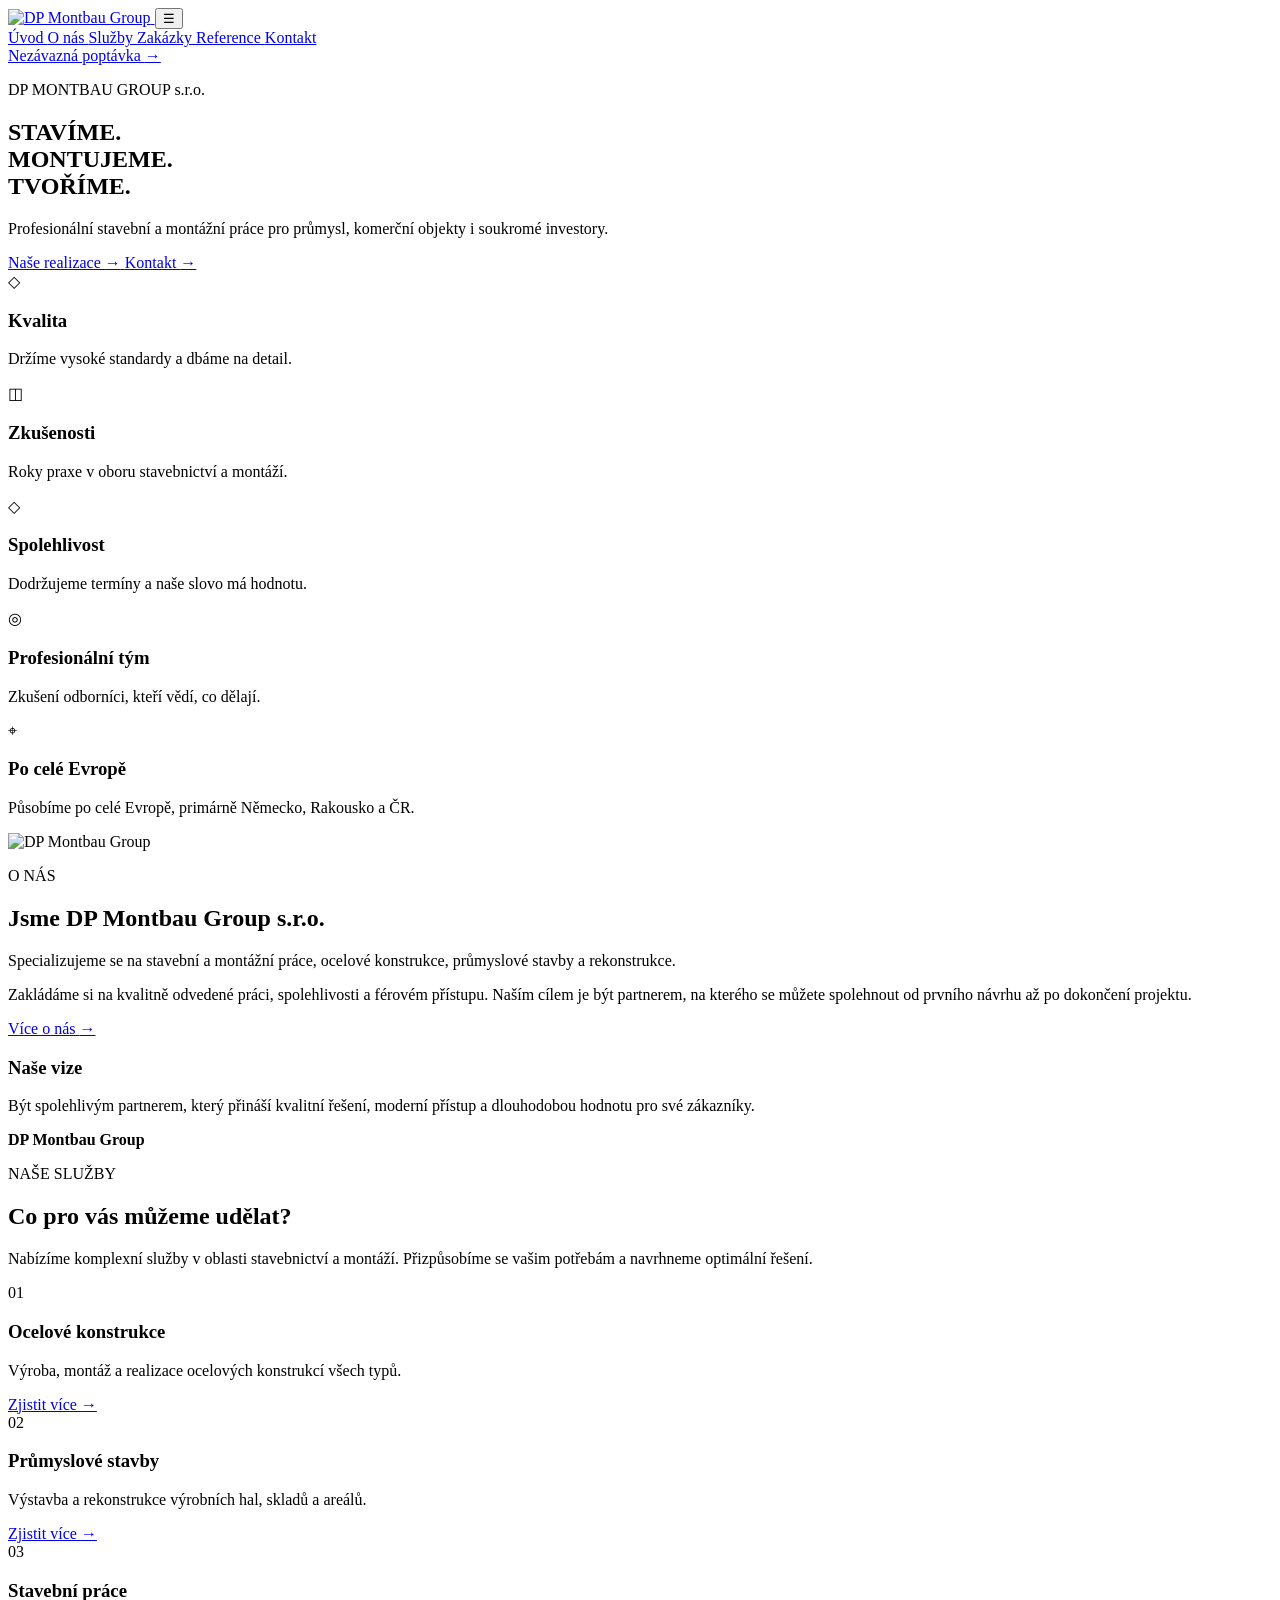
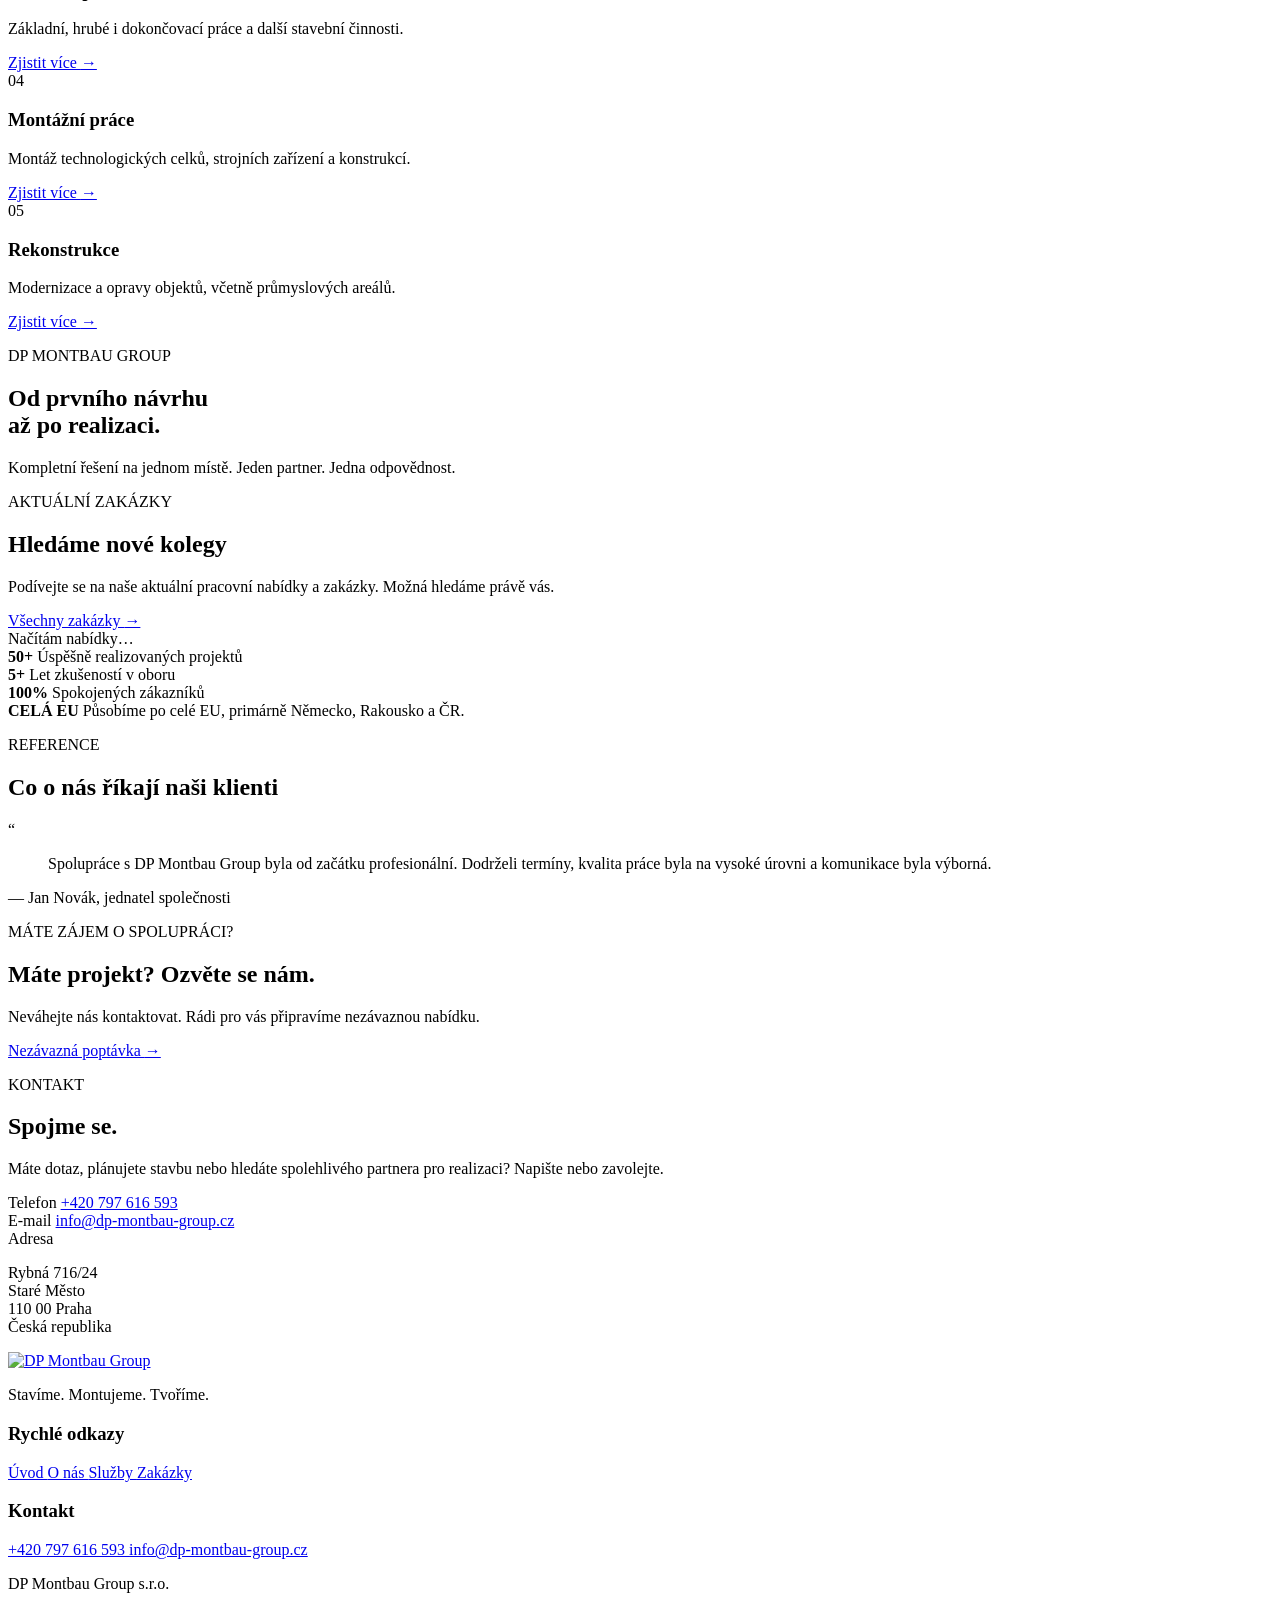
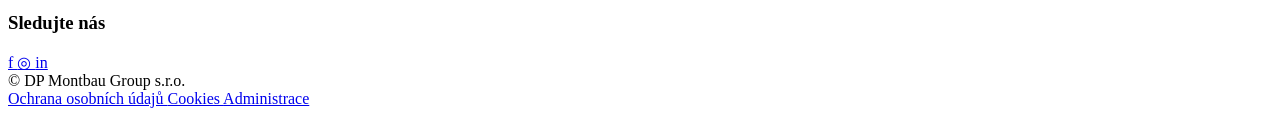
==== index.html @ 7d18a4d5 "Add script tag for translations.js" ====
<!doctype html>
<html lang="cs">
<script src="js/translations.js"></script>
<head>
    <meta charset="utf-8">

    <meta
        name="viewport"
        content="width=device-width, initial-scale=1"
    >

    <meta
        name="description"
        content="DP Montbau Group s.r.o. – stavební a montážní práce, ocelové konstrukce, průmyslové stavby a rekonstrukce."
    >

    <link rel="icon" href="ChatGPT Image 10. 9. 2026 23_44_07.png">
    <link rel="stylesheet" href="css/style.css">

    <title>DP Montbau Group s.r.o. | Stavíme. Montujeme. Tvoříme.</title>
</head>


<body>

<!-- ==================================================
     HEADER
================================================== -->

<header class="site-header">

    <div class="container header-inner">

        <a class="logo" href="index.html">
        <img src="images/logo-white.png" alt="DP Montbau Group">
        </a>


        <button
            class="nav-toggle"
            aria-label="Otevřít menu"
            aria-expanded="false"
        >
            ☰
        </button>


        <nav class="nav">

            <a class="active" href="index.html">
                Úvod
            </a>

            <a href="#o-nas">
                O nás
            </a>

            <a href="#sluzby">
                Služby
            </a>

            <a href="projekty.html">
                Zakázky
            </a>

            <a href="#reference">
                Reference
            </a>

            <a href="#kontakt">
                Kontakt
            </a>

        </nav>


        <a
            class="header-cta"
            href="#kontakt"
        >
            Nezávazná poptávka
            <span>→</span>
        </a>

    </div>

</header>



<main>

<!-- ==================================================
     HERO
================================================== -->

<section class="hero">

    <div class="hero-overlay"></div>

    <div class="container hero-content">

        <p class="eyebrow">
            DP MONTBAU GROUP s.r.o.
        </p>


        <h1>
            STAVÍME.<br>
            MONTUJEME.<br>
            <span>TVOŘÍME.</span>
        </h1>


        <p class="hero-text">
            Profesionální stavební a montážní práce
            pro průmysl, komerční objekty
            i soukromé investory.
        </p>


        <div class="hero-buttons">

            <a
                class="btn btn-red"
                href="projekty.html"
            >
                Naše realizace
                <span>→</span>
            </a>


            <a
                class="btn btn-outline"
                href="#kontakt"
            >
                Kontakt
                <span>→</span>
            </a>

        </div>

    </div>

</section>



<!-- ==================================================
     BENEFITS
================================================== -->

<section class="benefits">

    <div class="container benefits-grid">


        <article class="benefit">

            <div class="benefit-icon">
                ◇
            </div>

            <h3>
                Kvalita
            </h3>

            <p>
                Držíme vysoké standardy
                a dbáme na detail.
            </p>

        </article>


        <article class="benefit">

            <div class="benefit-icon">
                ◫
            </div>

            <h3>
                Zkušenosti
            </h3>

            <p>
                Roky praxe v oboru
                stavebnictví a montáží.
            </p>

        </article>


        <article class="benefit">

            <div class="benefit-icon">
                ◇
            </div>

            <h3>
                Spolehlivost
            </h3>

            <p>
                Dodržujeme termíny
                a naše slovo má hodnotu.
            </p>

        </article>


        <article class="benefit">

            <div class="benefit-icon">
                ◎
            </div>

            <h3>
                Profesionální tým
            </h3>

            <p>
                Zkušení odborníci,
                kteří vědí, co dělají.
            </p>

        </article>


        <article class="benefit">

            <div class="benefit-icon">
                ⌖
            </div>

            <h3>
                Po celé Evropě
            </h3>

            <p>
                Působíme po celé Evropě, primárně
                Německo, Rakousko a ČR.
            </p>

        </article>

    </div>

</section>



<!-- ==================================================
     O NÁS
================================================== -->

<section
    id="o-nas"
    class="section about-section"
>

    <div class="container about-grid">


       <div class="about-image">
    <div class="image-placeholder">
        <img src="images/logo-original-transparent.png" alt="DP Montbau Group">
    </div>
</div>


        <div class="about-content">

            <p class="eyebrow">
                O NÁS
            </p>


            <h2>
                Jsme DP Montbau Group s.r.o.
            </h2>


            <p class="lead">
                Specializujeme se na stavební
                a montážní práce, ocelové konstrukce,
                průmyslové stavby a rekonstrukce.
            </p>


            <p>
                Zakládáme si na kvalitně odvedené práci,
                spolehlivosti a férovém přístupu.
                Naším cílem je být partnerem,
                na kterého se můžete spolehnout
                od prvního návrhu až po dokončení projektu.
            </p>


            <a
                class="text-link"
                href="#kontakt"
            >
                Více o nás
                <span>→</span>
            </a>

        </div>


        <aside class="about-highlight">

            <span class="gold-line"></span>

            <h3>
                Naše vize
            </h3>

            <p>
                Být spolehlivým partnerem,
                který přináší kvalitní řešení,
                moderní přístup a dlouhodobou
                hodnotu pro své zákazníky.
            </p>

            <strong>
                DP Montbau Group
            </strong>

        </aside>

    </div>

</section>



<!-- ==================================================
     SLUŽBY
================================================== -->

<section
    id="sluzby"
    class="section services-section"
>

    <div class="container">


        <div class="section-heading">

            <div>

                <p class="eyebrow">
                    NAŠE SLUŽBY
                </p>

                <h2>
                    Co pro vás můžeme udělat?
                </h2>

            </div>


            <p>
                Nabízíme komplexní služby v oblasti
                stavebnictví a montáží.
                Přizpůsobíme se vašim potřebám
                a navrhneme optimální řešení.
            </p>

        </div>



        <div class="service-grid">


            <article class="service-card">

                <div class="service-image service-image-1"></div>

                <div class="service-card-content">

                    <span class="service-number">
                        01
                    </span>

                    <h3>
                        Ocelové konstrukce
                    </h3>

                    <p>
                        Výroba, montáž a realizace
                        ocelových konstrukcí všech typů.
                    </p>

                    <a href="#kontakt">
                        Zjistit více
                        <span>→</span>
                    </a>

                </div>

            </article>



            <article class="service-card">

                <div class="service-image service-image-2"></div>

                <div class="service-card-content">

                    <span class="service-number">
                        02
                    </span>

                    <h3>
                        Průmyslové stavby
                    </h3>

                    <p>
                        Výstavba a rekonstrukce
                        výrobních hal, skladů a areálů.
                    </p>

                    <a href="#kontakt">
                        Zjistit více
                        <span>→</span>
                    </a>

                </div>

            </article>



            <article class="service-card">

                <div class="service-image service-image-3"></div>

                <div class="service-card-content">

                    <span class="service-number">
                        03
                    </span>

                    <h3>
                        Stavební práce
                    </h3>

                    <p>
                        Základní, hrubé i dokončovací
                        práce a další stavební činnosti.
                    </p>

                    <a href="#kontakt">
                        Zjistit více
                        <span>→</span>
                    </a>

                </div>

            </article>



            <article class="service-card">

                <div class="service-image service-image-4"></div>

                <div class="service-card-content">

                    <span class="service-number">
                        04
                    </span>

                    <h3>
                        Montážní práce
                    </h3>

                    <p>
                        Montáž technologických celků,
                        strojních zařízení a konstrukcí.
                    </p>

                    <a href="#kontakt">
                        Zjistit více
                        <span>→</span>
                    </a>

                </div>

            </article>



            <article class="service-card">

                <div class="service-image service-image-5"></div>

                <div class="service-card-content">

                    <span class="service-number">
                        05
                    </span>

                    <h3>
                        Rekonstrukce
                    </h3>

                    <p>
                        Modernizace a opravy objektů,
                        včetně průmyslových areálů.
                    </p>

                    <a href="#kontakt">
                        Zjistit více
                        <span>→</span>
                    </a>

                </div>

            </article>


        </div>

    </div>

</section>



<!-- ==================================================
     DARK CTA / USP
================================================== -->

<section class="dark-section">

    <div class="container dark-section-inner">

        <div>

            <p class="eyebrow">
                DP MONTBAU GROUP
            </p>

            <h2>
                Od prvního návrhu<br>
                až po realizaci.
            </h2>

        </div>


        <p>
            Kompletní řešení na jednom místě.
            Jeden partner. Jedna odpovědnost.
        </p>

    </div>

</section>

<!-- ==================================================
     AKTUÁLNÍ ZAKÁZKY
================================================== -->

<section class="section projects-section">

    <div class="container">


        <div class="section-heading">

            <div>

                <p class="eyebrow">
                    AKTUÁLNÍ ZAKÁZKY
                </p>

                <h2>
                    Hledáme nové kolegy
                </h2>

            </div>


            <div>

                <p>
                    Podívejte se na naše aktuální
                    pracovní nabídky a zakázky.
                    Možná hledáme právě vás.
                </p>

                <a
                    class="btn btn-red"
                    href="projekty.html"
                >
                    Všechny zakázky
                    <span>→</span>
                </a>

            </div>

        </div>


        <div
            id="featured-projects"
            class="project-preview-grid"
        >

            <div class="loading">
                Načítám nabídky…
            </div>

        </div>

    </div>

</section>



<!-- ==================================================
     STATISTIKY
================================================== -->

<section class="stats-section">

    <div class="container stats-grid">


        <div class="stat">

            <strong>
                50+
            </strong>

            <span>
                Úspěšně realizovaných
                projektů
            </span>

        </div>


        <div class="stat">

            <strong>
                5+
            </strong>

            <span>
                Let zkušeností
                v oboru
            </span>

        </div>


        <div class="stat">

            <strong>
                100%
            </strong>

            <span>
                Spokojených
                zákazníků
            </span>

        </div>


        <div class="stat">

            <strong>
                CELÁ EU
            </strong>

            <span>
                Působíme po celé
                EU, primárně Německo, Rakousko a ČR.
            </span>

        </div>

    </div>

</section>



<!-- ==================================================
     REFERENCE
================================================== -->

<section
    id="reference"
    class="section reference-section"
>

    <div class="container reference-grid">


        <div>

            <p class="eyebrow">
                REFERENCE
            </p>

            <h2>
                Co o nás říkají
                naši klienti
            </h2>

        </div>


        <div class="reference-content">

            <span class="quote">
                “
            </span>

            <blockquote>
                Spolupráce s DP Montbau Group
                byla od začátku profesionální.
                Dodrželi termíny, kvalita práce
                byla na vysoké úrovni a komunikace
                byla výborná.
            </blockquote>

            <p class="reference-author">
                — Jan Novák, jednatel společnosti
            </p>

        </div>

    </div>

</section>



<!-- ==================================================
     KONTAKT CTA
================================================== -->

<section
    id="kontakt"
    class="contact-cta"
>

    <div class="container contact-cta-inner">


        <div>

            <p class="eyebrow">
                MÁTE ZÁJEM O SPOLUPRÁCI?
            </p>

            <h2>
                Máte projekt?
                Ozvěte se nám.
            </h2>

            <p>
                Neváhejte nás kontaktovat.
                Rádi pro vás připravíme
                nezávaznou nabídku.
            </p>

        </div>


        <a
            class="btn btn-red"
            href="mailto:info@dpmontbau.cz"
        >
            Nezávazná poptávka
            <span>→</span>
        </a>

    </div>

</section>



<!-- ==================================================
     KONTAKT
================================================== -->

<section class="section contact-section">

    <div class="container contact-grid">


        <div>

            <p class="eyebrow">
                KONTAKT
            </p>

            <h2>
                Spojme se.
            </h2>

            <p>
                Máte dotaz, plánujete stavbu
                nebo hledáte spolehlivého
                partnera pro realizaci?
                Napište nebo zavolejte.
            </p>

        </div>


        <div class="contact-details">

            <div>
                <span>
                    Telefon
                </span>

                <a href="tel:+420797616593">
                    +420 797 616 593
                </a>
            </div>


            <div>
                <span>
                    E-mail
                </span>

                <a href="mailto:info@dp-montbau-group.cz">
                    info@dp-montbau-group.cz
                </a>
            </div>


            <div>
                <span>
                    Adresa
                </span>

                <p>
                    Rybná 716/24<br>
                    Staré Město<br>
                    110 00 Praha<br>
                    Česká republika
                </p>
            </div>

        </div>

    </div>

</section>

</main>



<!-- ==================================================
     FOOTER
================================================== -->

<footer class="footer">

    <div class="container footer-grid">


        <div class="footer-brand">

           <a class="logo" href="index.html">
        <img src="images/logo-white.png" alt="DP Montbau Group">
        </a>

            <p>
                Stavíme. Montujeme. Tvoříme.
            </p>

        </div>


        <div class="footer-column">

            <h3>
                Rychlé odkazy
            </h3>

            <a href="index.html">
                Úvod
            </a>

            <a href="#o-nas">
                O nás
            </a>

            <a href="#sluzby">
                Služby
            </a>

            <a href="projekty.html">
                Zakázky
            </a>

        </div>


        <div class="footer-column">

            <h3>
                Kontakt
            </h3>

            <a href="tel:+420797616593">
                +420 797 616 593
            </a>

            <a href="mailto:info@dp-montbau-group.cz">
                info@dp-montbau-group.cz
            </a>

            <p>
                DP Montbau Group s.r.o.
            </p>

        </div>


        <div class="footer-column">

            <h3>
                Sledujte nás
            </h3>

            <div class="social-links">

                <a href="#" aria-label="Facebook">
                    f
                </a>

                <a href="#" aria-label="Instagram">
                    ◎
                </a>

                <a href="#" aria-label="LinkedIn">
                    in
                </a>

            </div>

        </div>

    </div>


    <div class="container footer-bottom">

        <span>
            © <span id="year"></span>
            DP Montbau Group s.r.o.
        </span>

        <div>
            <a href="#">
                Ochrana osobních údajů
            </a>

            <a href="#">
                Cookies
            </a>

            <a href="admin.html">
                Administrace
            </a>
        </div>

    </div>

</footer>


<script src="https://cdn.jsdelivr.net/npm/@supabase/supabase-js@2"></script>
<script src="js/config.js"></script>
<script src="js/main.js"></script>
<script src="js/featured-projects.js"></script>

</body>
</html>
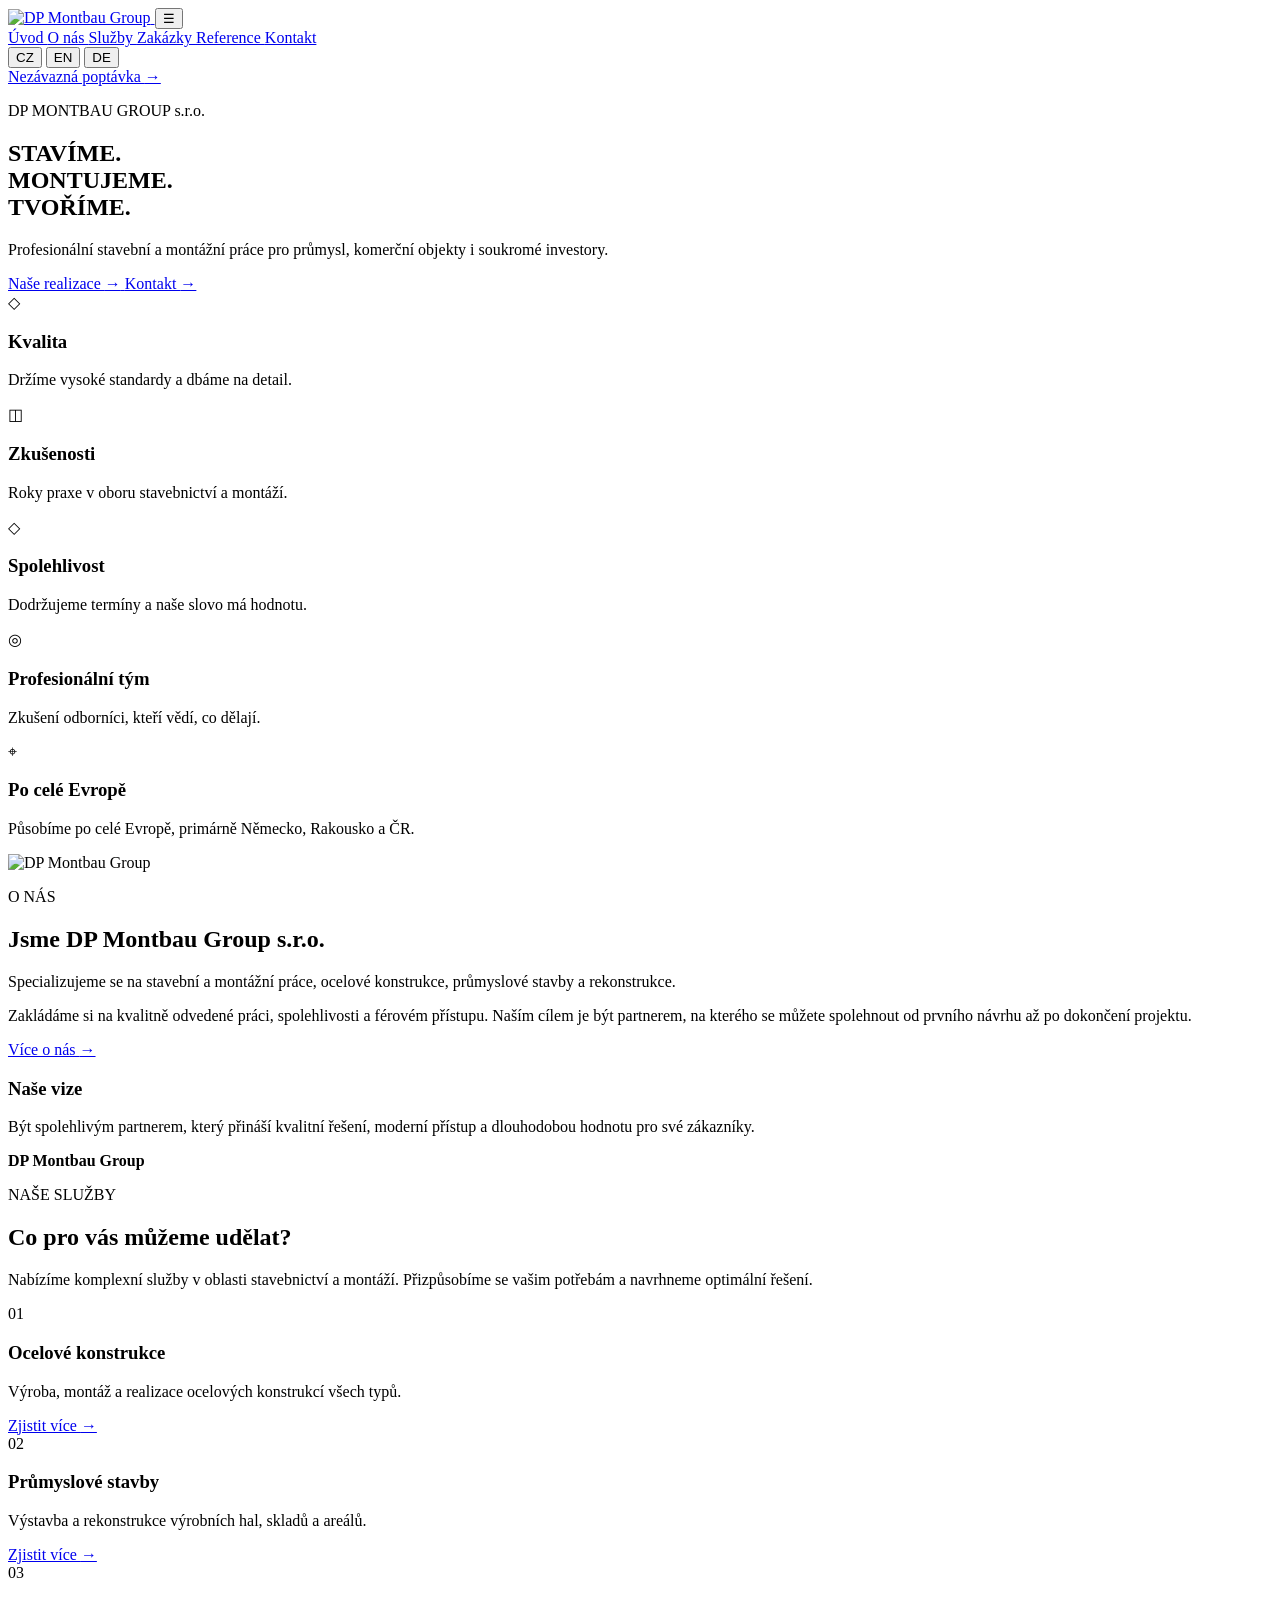
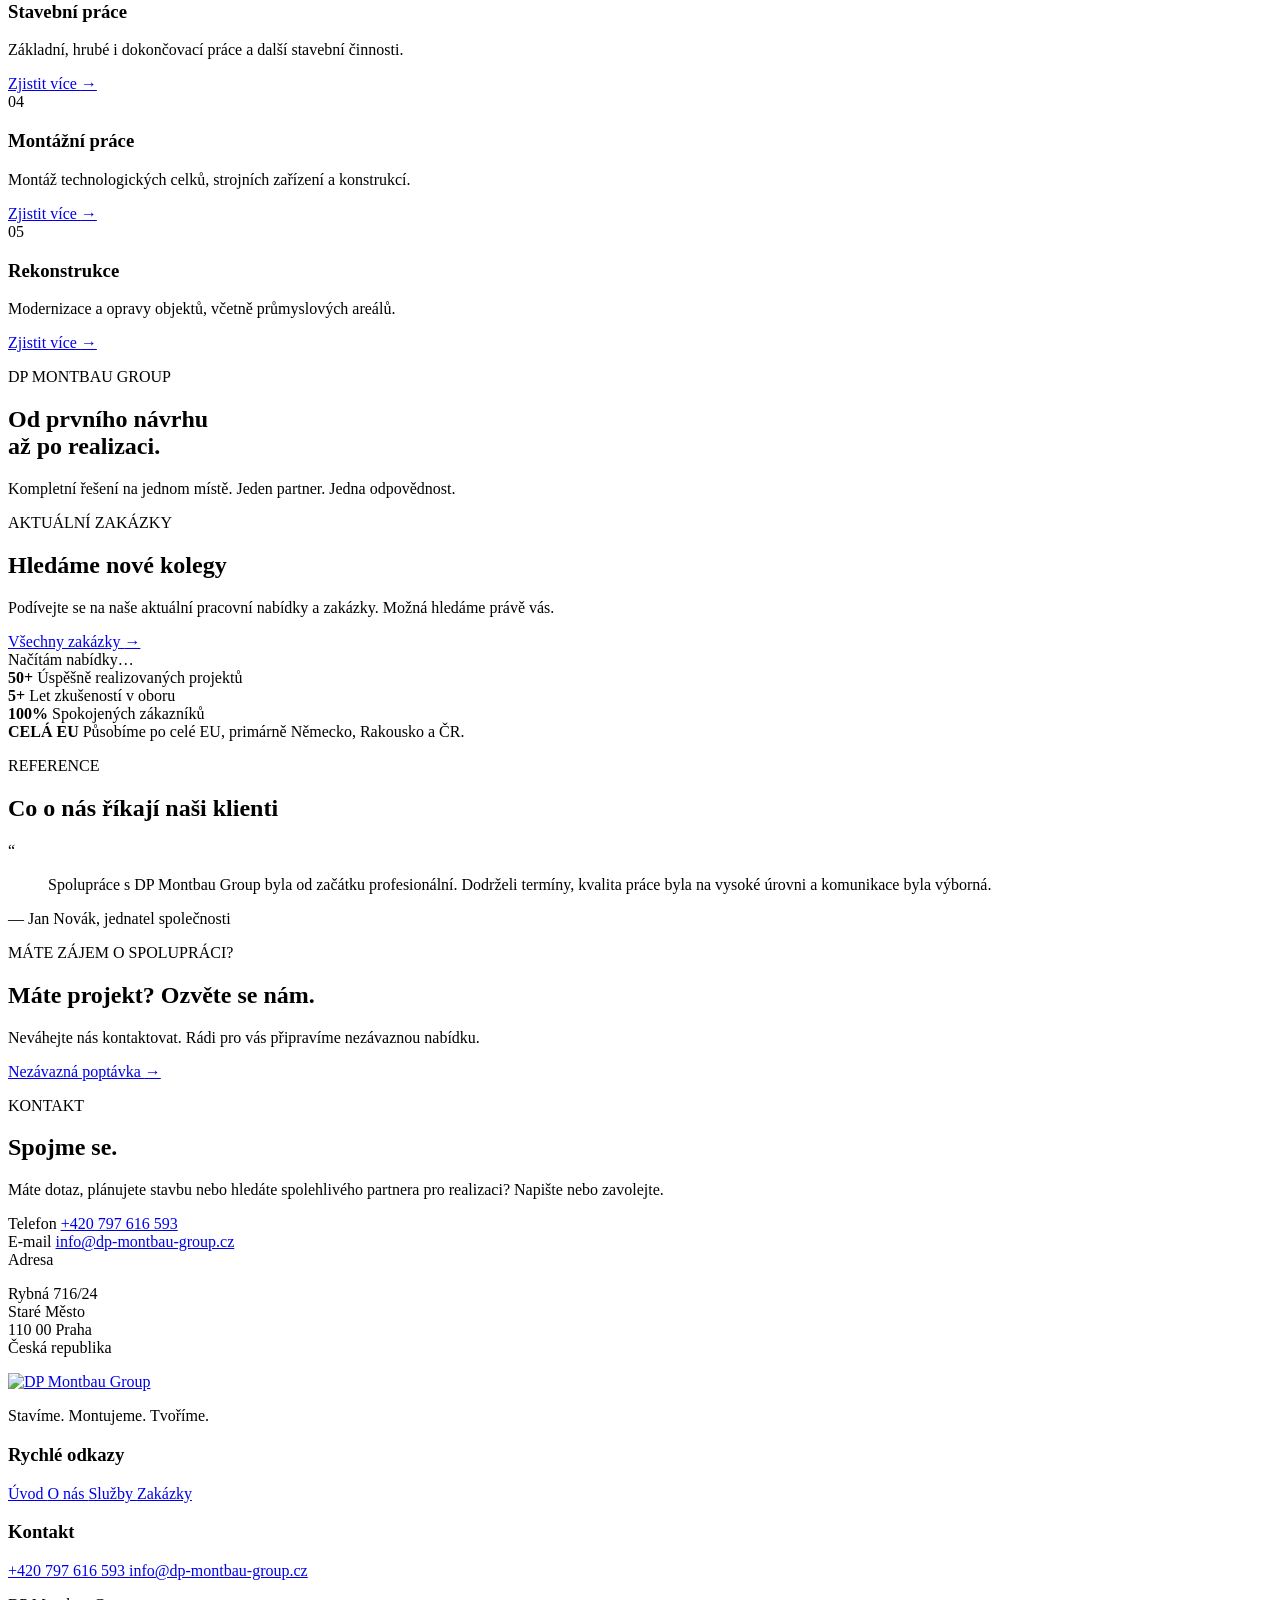
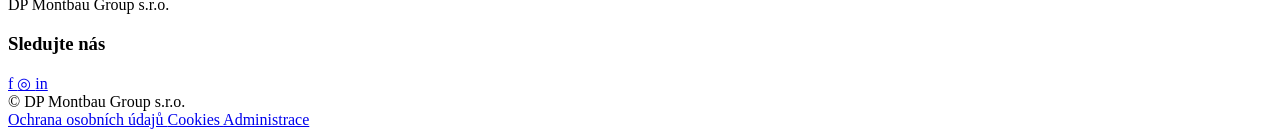
==== commit 6ee0c7ac: "Add language switcher to index.html Added language switcher buttons for Czech, English, and German." ====
--- a/index.html
+++ b/index.html
@@ -18,6 +18,8 @@
     <link rel="stylesheet" href="css/style.css">
 
     <title>DP Montbau Group s.r.o. | Stavíme. Montujeme. Tvoříme.</title>
+    <script src="js/translations.js"></script>
+
 </head>
 
 
@@ -72,7 +74,11 @@
             </a>
 
         </nav>
-
+<div class="language-switcher">
+    <button type="button" data-lang="cs">CZ</button>
+    <button type="button" data-lang="en">EN</button>
+    <button type="button" data-lang="de">DE</button>
+</div>
 
         <a
             class="header-cta"
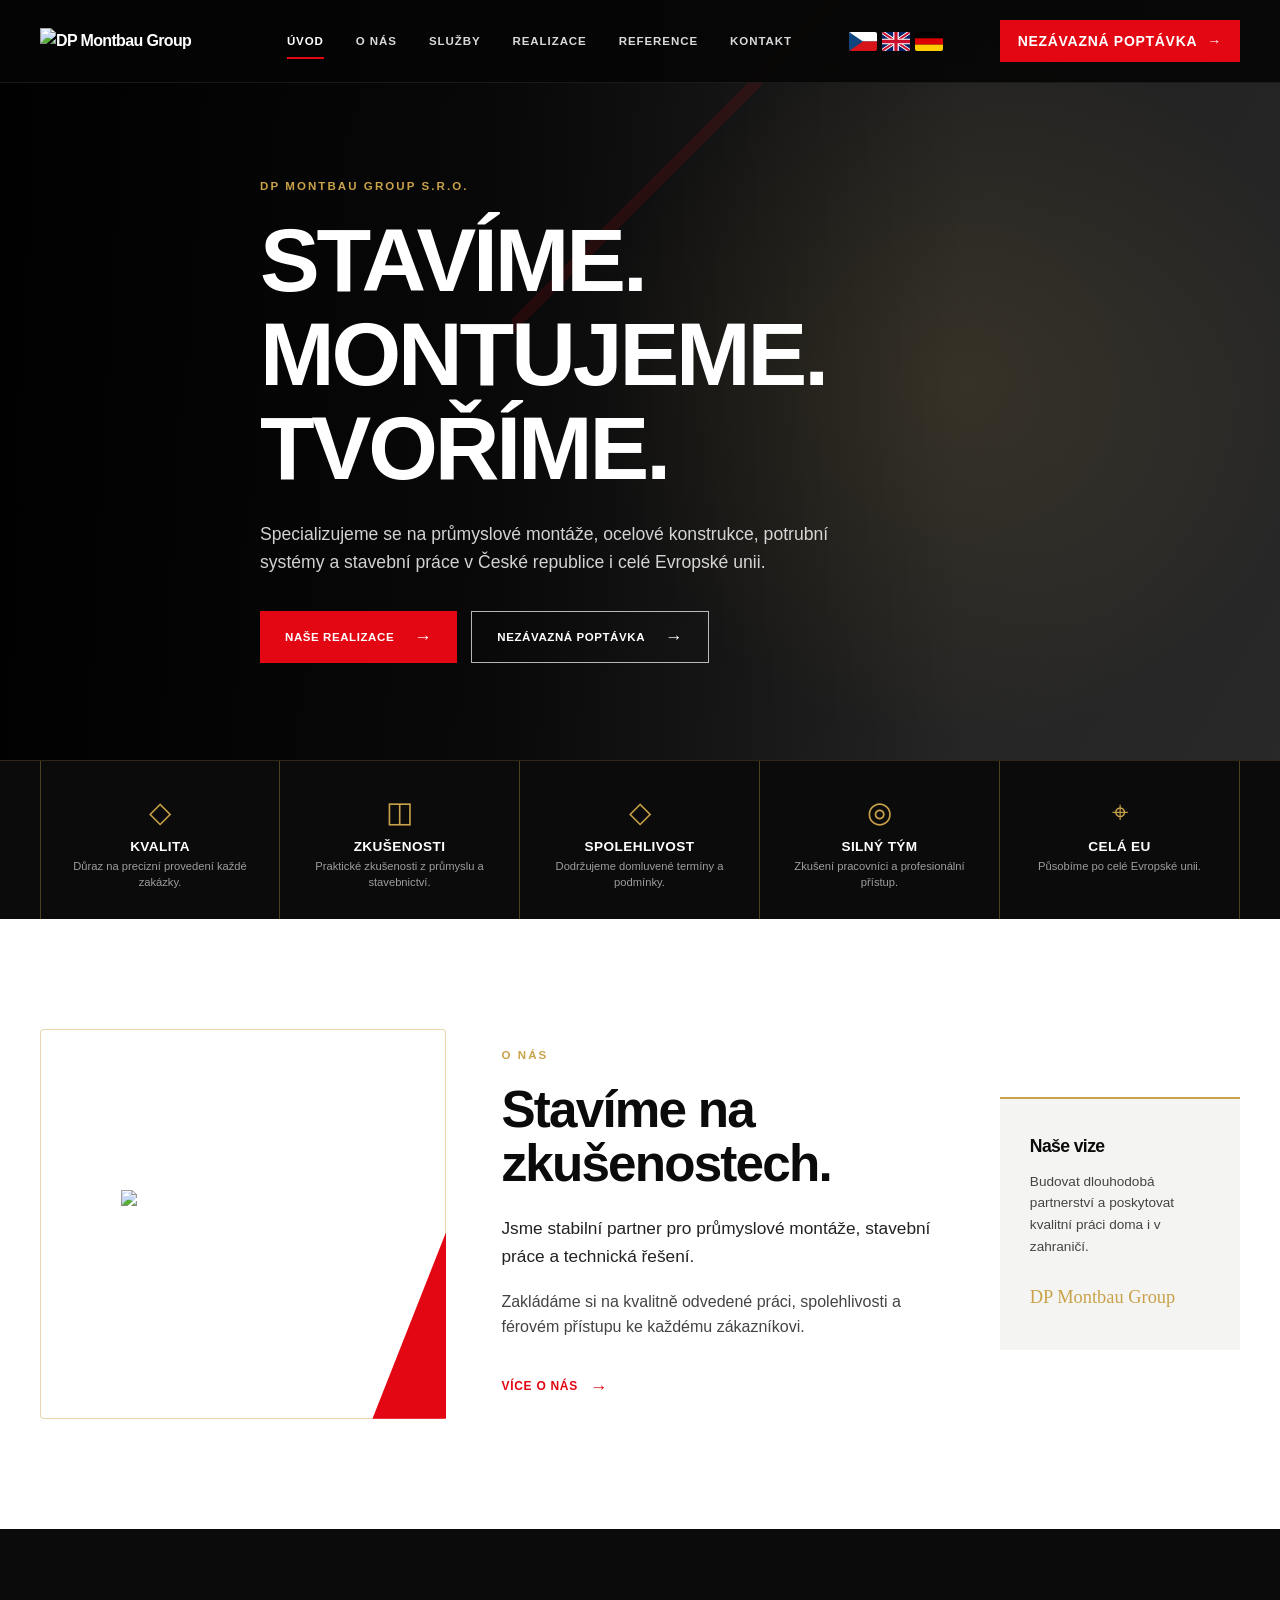
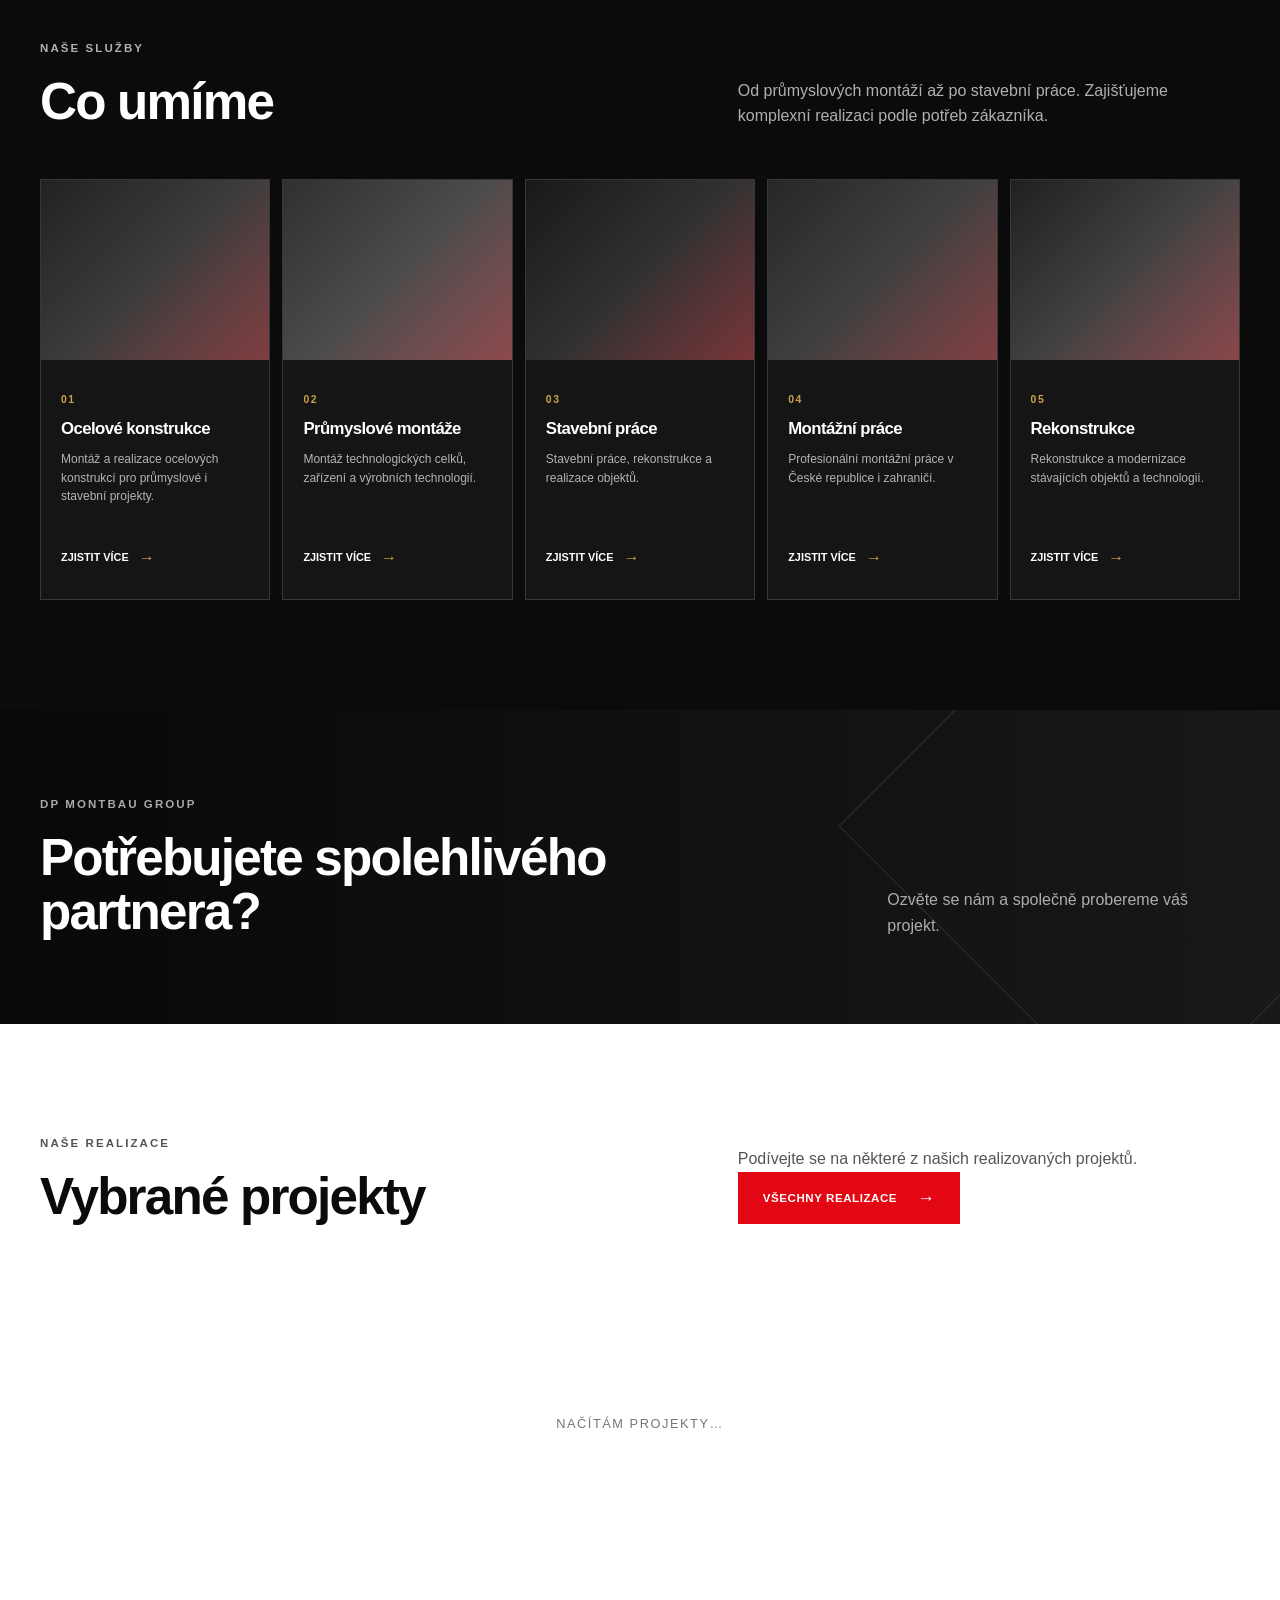
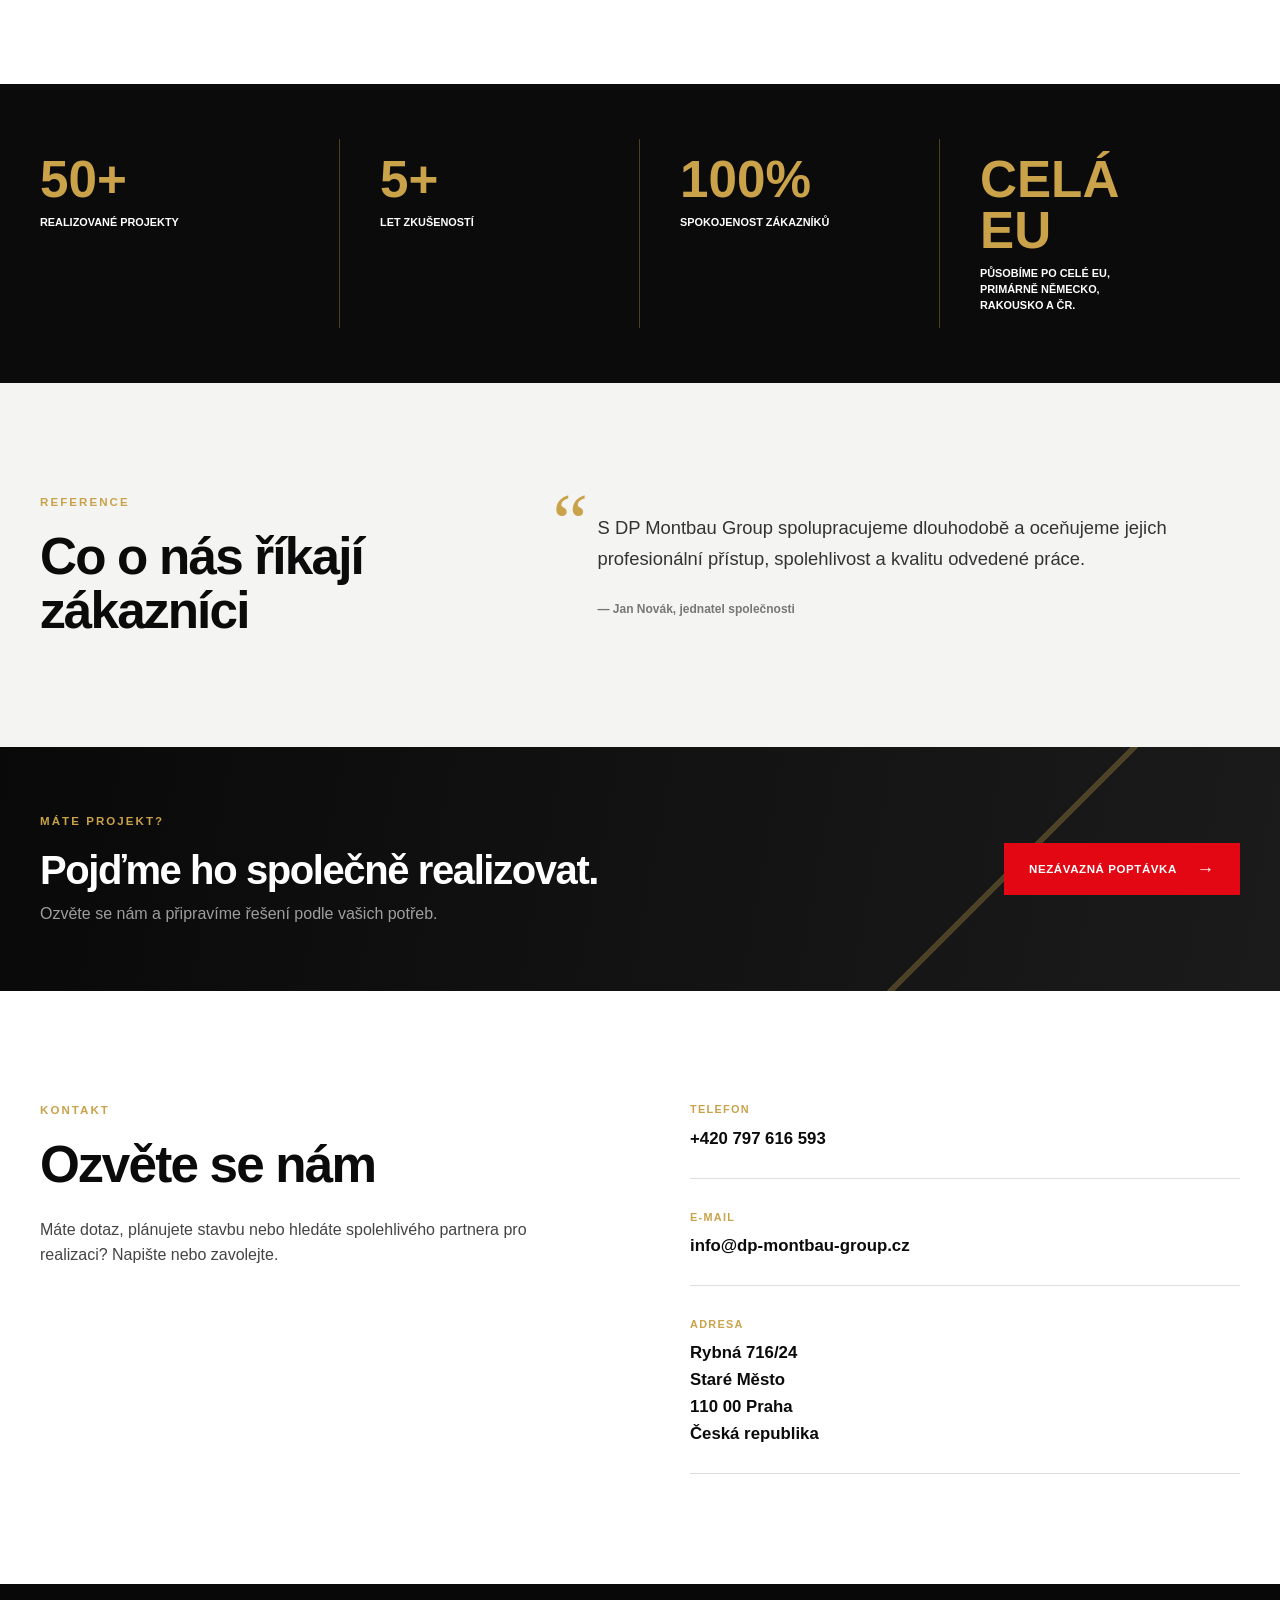
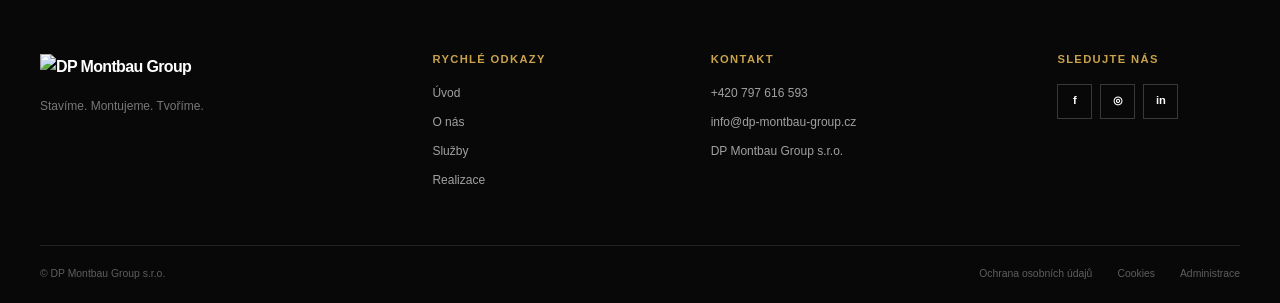
==== commit 7c85238c: "Update multilingual project pages and flags" ====
--- a/index.html
+++ b/index.html
@@ -1,6 +1,5 @@
 <!doctype html>
 <html lang="cs">
-<script src="js/translations.js"></script>
 <head>
     <meta charset="utf-8">
 
@@ -19,8 +18,8 @@
 
     <title>DP Montbau Group s.r.o. | Stavíme. Montujeme. Tvoříme.</title>
     <script src="js/translations.js"></script>
-
 </head>
+
 
 
 <body>
@@ -36,6 +35,7 @@
         <a class="logo" href="index.html">
         <img src="images/logo-white.png" alt="DP Montbau Group">
         </a>
+
 
 
         <button
@@ -47,42 +47,73 @@
         </button>
 
 
+
         <nav class="nav">
 
-            <a class="active" href="index.html">
+            <a class="active" href="index.html" data-i18n="navHome">
                 Úvod
             </a>
 
-            <a href="#o-nas">
+            <a href="#o-nas" data-i18n="navAbout">
                 O nás
             </a>
 
-            <a href="#sluzby">
+            <a href="#sluzby" data-i18n="navServices">
                 Služby
             </a>
 
-            <a href="projekty.html">
+            <a href="projekty.html" data-i18n="navProjects">
                 Zakázky
             </a>
 
-            <a href="#reference">
+            <a href="#reference" data-i18n="navReferences">
                 Reference
             </a>
 
-            <a href="#kontakt">
+            <a href="#kontakt" data-i18n="navContact">
                 Kontakt
             </a>
 
         </nav>
-<div class="language-switcher">
-    <button type="button" data-lang="cs">CZ</button>
-    <button type="button" data-lang="en">EN</button>
-    <button type="button" data-lang="de">DE</button>
+
+
+      <div class="language-switcher">
+
+    <button
+        type="button"
+        data-lang="cs"
+        aria-label="Čeština"
+        title="Čeština"
+    >
+        <img src="images/flags/cz.svg" alt="CZ">
+    </button>
+
+    <button
+        type="button"
+        data-lang="en"
+        aria-label="English"
+        title="English"
+    >
+        <img src="images/flags/gb.svg" alt="EN">
+    </button>
+
+    <button
+        type="button"
+        data-lang="de"
+        aria-label="Deutsch"
+        title="Deutsch"
+    >
+        <img src="images/flags/de.svg" alt="DE">
+    </button>
+
 </div>
+
+
 
         <a
             class="header-cta"
             href="#kontakt"
+            data-i18n="navCta"
         >
             Nezávazná poptávka
             <span>→</span>
@@ -94,6 +125,8 @@
 
 
 
+
+
 <main>
 
 <!-- ==================================================
@@ -111,34 +144,40 @@
         </p>
 
 
-        <h1>
+
+        <h1 data-i18n="heroTitle">
             STAVÍME.<br>
             MONTUJEME.<br>
             <span>TVOŘÍME.</span>
         </h1>
 
 
-        <p class="hero-text">
+
+        <p class="hero-text" data-i18n="heroText">
             Profesionální stavební a montážní práce
             pro průmysl, komerční objekty
             i soukromé investory.
         </p>
 
 
+
         <div class="hero-buttons">
 
             <a
                 class="btn btn-red"
                 href="projekty.html"
+                data-i18n="heroProjects"
             >
                 Naše realizace
                 <span>→</span>
             </a>
 
 
+
             <a
                 class="btn btn-outline"
                 href="#kontakt"
+                data-i18n="heroContact"
             >
                 Kontakt
                 <span>→</span>
@@ -152,6 +191,8 @@
 
 
 
+
+
 <!-- ==================================================
      BENEFITS
 ================================================== -->
@@ -161,17 +202,18 @@
     <div class="container benefits-grid">
 
 
+
         <article class="benefit">
 
             <div class="benefit-icon">
                 ◇
             </div>
 
-            <h3>
+            <h3 data-i18n="benefitQuality">
                 Kvalita
             </h3>
 
-            <p>
+            <p data-i18n="benefitQualityText">
                 Držíme vysoké standardy
                 a dbáme na detail.
             </p>
@@ -179,17 +221,18 @@
         </article>
 
 
+
         <article class="benefit">
 
             <div class="benefit-icon">
                 ◫
             </div>
 
-            <h3>
+            <h3 data-i18n="benefitExperience">
                 Zkušenosti
             </h3>
 
-            <p>
+            <p data-i18n="benefitExperienceText">
                 Roky praxe v oboru
                 stavebnictví a montáží.
             </p>
@@ -197,17 +240,18 @@
         </article>
 
 
+
         <article class="benefit">
 
             <div class="benefit-icon">
                 ◇
             </div>
 
-            <h3>
+            <h3 data-i18n="benefitReliability">
                 Spolehlivost
             </h3>
 
-            <p>
+            <p data-i18n="benefitReliabilityText">
                 Dodržujeme termíny
                 a naše slovo má hodnotu.
             </p>
@@ -215,17 +259,18 @@
         </article>
 
 
+
         <article class="benefit">
 
             <div class="benefit-icon">
                 ◎
             </div>
 
-            <h3>
+            <h3 data-i18n="benefitTeam">
                 Profesionální tým
             </h3>
 
-            <p>
+            <p data-i18n="benefitTeamText">
                 Zkušení odborníci,
                 kteří vědí, co dělají.
             </p>
@@ -233,17 +278,18 @@
         </article>
 
 
+
         <article class="benefit">
 
             <div class="benefit-icon">
                 ⌖
             </div>
 
-            <h3>
+            <h3 data-i18n="benefitEurope">
                 Po celé Evropě
             </h3>
 
-            <p>
+            <p data-i18n="benefitEuropeText">
                 Působíme po celé Evropě, primárně
                 Německo, Rakousko a ČR.
             </p>
@@ -253,6 +299,8 @@
     </div>
 
 </section>
+
+
 
 
 
@@ -268,6 +316,7 @@
     <div class="container about-grid">
 
 
+
        <div class="about-image">
     <div class="image-placeholder">
         <img src="images/logo-original-transparent.png" alt="DP Montbau Group">
@@ -275,26 +324,30 @@
 </div>
 
 
+
         <div class="about-content">
 
-            <p class="eyebrow">
+            <p class="eyebrow" data-i18n="aboutEyebrow">
                 O NÁS
             </p>
 
 
-            <h2>
+
+            <h2 data-i18n="aboutTitle">
                 Jsme DP Montbau Group s.r.o.
             </h2>
 
 
-            <p class="lead">
+
+            <p class="lead" data-i18n="aboutLead">
                 Specializujeme se na stavební
                 a montážní práce, ocelové konstrukce,
                 průmyslové stavby a rekonstrukce.
             </p>
 
 
-            <p>
+
+            <p data-i18n="aboutText">
                 Zakládáme si na kvalitně odvedené práci,
                 spolehlivosti a férovém přístupu.
                 Naším cílem je být partnerem,
@@ -303,9 +356,11 @@
             </p>
 
 
+
             <a
                 class="text-link"
                 href="#kontakt"
+                data-i18n="aboutMore"
             >
                 Více o nás
                 <span>→</span>
@@ -314,15 +369,16 @@
         </div>
 
 
+
         <aside class="about-highlight">
 
             <span class="gold-line"></span>
 
-            <h3>
+            <h3 data-i18n="visionTitle">
                 Naše vize
             </h3>
 
-            <p>
+            <p data-i18n="visionText">
                 Být spolehlivým partnerem,
                 který přináší kvalitní řešení,
                 moderní přístup a dlouhodobou
@@ -341,6 +397,8 @@
 
 
 
+
+
 <!-- ==================================================
      SLUŽBY
 ================================================== -->
@@ -353,22 +411,24 @@
     <div class="container">
 
 
+
         <div class="section-heading">
 
             <div>
 
-                <p class="eyebrow">
+                <p class="eyebrow" data-i18n="servicesEyebrow">
                     NAŠE SLUŽBY
                 </p>
 
-                <h2>
+                <h2 data-i18n="servicesTitle">
                     Co pro vás můžeme udělat?
                 </h2>
 
             </div>
 
 
-            <p>
+
+            <p data-i18n="servicesText">
                 Nabízíme komplexní služby v oblasti
                 stavebnictví a montáží.
                 Přizpůsobíme se vašim potřebám
@@ -379,7 +439,10 @@
 
 
 
+
+
         <div class="service-grid">
+
 
 
             <article class="service-card">
@@ -392,16 +455,16 @@
                         01
                     </span>
 
-                    <h3>
+                    <h3 data-i18n="serviceSteel">
                         Ocelové konstrukce
                     </h3>
 
-                    <p>
+                    <p data-i18n="serviceSteelText">
                         Výroba, montáž a realizace
                         ocelových konstrukcí všech typů.
                     </p>
 
-                    <a href="#kontakt">
+                    <a href="#kontakt" data-i18n="learnMore">
                         Zjistit více
                         <span>→</span>
                     </a>
@@ -412,6 +475,8 @@
 
 
 
+
+
             <article class="service-card">
 
                 <div class="service-image service-image-2"></div>
@@ -422,16 +487,16 @@
                         02
                     </span>
 
-                    <h3>
+                    <h3 data-i18n="serviceIndustrial">
                         Průmyslové stavby
                     </h3>
 
-                    <p>
+                    <p data-i18n="serviceIndustrialText">
                         Výstavba a rekonstrukce
                         výrobních hal, skladů a areálů.
                     </p>
 
-                    <a href="#kontakt">
+                    <a href="#kontakt" data-i18n="learnMore">
                         Zjistit více
                         <span>→</span>
                     </a>
@@ -442,6 +507,8 @@
 
 
 
+
+
             <article class="service-card">
 
                 <div class="service-image service-image-3"></div>
@@ -452,16 +519,16 @@
                         03
                     </span>
 
-                    <h3>
+                    <h3 data-i18n="serviceConstruction">
                         Stavební práce
                     </h3>
 
-                    <p>
+                    <p data-i18n="serviceConstructionText">
                         Základní, hrubé i dokončovací
                         práce a další stavební činnosti.
                     </p>
 
-                    <a href="#kontakt">
+                    <a href="#kontakt" data-i18n="learnMore">
                         Zjistit více
                         <span>→</span>
                     </a>
@@ -472,6 +539,8 @@
 
 
 
+
+
             <article class="service-card">
 
                 <div class="service-image service-image-4"></div>
@@ -482,16 +551,16 @@
                         04
                     </span>
 
-                    <h3>
+                    <h3 data-i18n="serviceAssembly">
                         Montážní práce
                     </h3>
 
-                    <p>
+                    <p data-i18n="serviceAssemblyText">
                         Montáž technologických celků,
                         strojních zařízení a konstrukcí.
                     </p>
 
-                    <a href="#kontakt">
+                    <a href="#kontakt" data-i18n="learnMore">
                         Zjistit více
                         <span>→</span>
                     </a>
@@ -502,6 +571,8 @@
 
 
 
+
+
             <article class="service-card">
 
                 <div class="service-image service-image-5"></div>
@@ -512,16 +583,16 @@
                         05
                     </span>
 
-                    <h3>
+                    <h3 data-i18n="serviceRenovation">
                         Rekonstrukce
                     </h3>
 
-                    <p>
+                    <p data-i18n="serviceRenovationText">
                         Modernizace a opravy objektů,
                         včetně průmyslových areálů.
                     </p>
 
-                    <a href="#kontakt">
+                    <a href="#kontakt" data-i18n="learnMore">
                         Zjistit více
                         <span>→</span>
                     </a>
@@ -531,11 +602,14 @@
             </article>
 
 
+
         </div>
 
     </div>
 
 </section>
+
+
 
 
 
@@ -553,15 +627,15 @@
                 DP MONTBAU GROUP
             </p>
 
-            <h2>
+            <h2 data-i18n="darkCtaTitle">
                 Od prvního návrhu<br>
-                až po realizaci.
             </h2>
 
         </div>
 
 
-        <p>
+
+        <p data-i18n="darkCtaText">
             Kompletní řešení na jednom místě.
             Jeden partner. Jedna odpovědnost.
         </p>
@@ -579,24 +653,26 @@
     <div class="container">
 
 
+
         <div class="section-heading">
 
             <div>
 
-                <p class="eyebrow">
+                <p class="eyebrow" data-i18n="projectsEyebrow">
                     AKTUÁLNÍ ZAKÁZKY
                 </p>
 
-                <h2>
+                <h2 data-i18n="projectsTitle">
                     Hledáme nové kolegy
                 </h2>
 
             </div>
 
 
+
             <div>
 
-                <p>
+                <p data-i18n="projectsText">
                     Podívejte se na naše aktuální
                     pracovní nabídky a zakázky.
                     Možná hledáme právě vás.
@@ -605,6 +681,7 @@
                 <a
                     class="btn btn-red"
                     href="projekty.html"
+                    data-i18n="allProjects"
                 >
                     Všechny zakázky
                     <span>→</span>
@@ -615,12 +692,16 @@
         </div>
 
 
+
         <div
             id="featured-projects"
             class="project-preview-grid"
         >
 
-            <div class="loading">
+            <div
+                class="loading"
+                data-i18n="loadingProjects"
+            >
                 Načítám nabídky…
             </div>
 
@@ -629,6 +710,8 @@
     </div>
 
 </section>
+
+
 
 
 
@@ -641,13 +724,14 @@
     <div class="container stats-grid">
 
 
+
         <div class="stat">
 
             <strong>
                 50+
             </strong>
 
-            <span>
+            <span data-i18n="statProjects">
                 Úspěšně realizovaných
                 projektů
             </span>
@@ -655,13 +739,14 @@
         </div>
 
 
+
         <div class="stat">
 
             <strong>
                 5+
             </strong>
 
-            <span>
+            <span data-i18n="statExperience">
                 Let zkušeností
                 v oboru
             </span>
@@ -669,13 +754,14 @@
         </div>
 
 
+
         <div class="stat">
 
             <strong>
                 100%
             </strong>
 
-            <span>
+            <span data-i18n="statSatisfaction">
                 Spokojených
                 zákazníků
             </span>
@@ -683,13 +769,14 @@
         </div>
 
 
+
         <div class="stat">
 
-            <strong>
+            <strong data-i18n="statEuropeTitle">
                 CELÁ EU
             </strong>
 
-            <span>
+            <span data-i18n="statEurope">
                 Působíme po celé
                 EU, primárně Německo, Rakousko a ČR.
             </span>
@@ -699,6 +786,8 @@
     </div>
 
 </section>
+
+
 
 
 
@@ -714,13 +803,14 @@
     <div class="container reference-grid">
 
 
+
         <div>
 
-            <p class="eyebrow">
+            <p class="eyebrow" data-i18n="referencesEyebrow">
                 REFERENCE
             </p>
 
-            <h2>
+            <h2 data-i18n="referencesTitle">
                 Co o nás říkají
                 naši klienti
             </h2>
@@ -728,13 +818,14 @@
         </div>
 
 
+
         <div class="reference-content">
 
             <span class="quote">
                 “
             </span>
 
-            <blockquote>
+            <blockquote data-i18n="referenceText">
                 Spolupráce s DP Montbau Group
                 byla od začátku profesionální.
                 Dodrželi termíny, kvalita práce
@@ -742,7 +833,7 @@
                 byla výborná.
             </blockquote>
 
-            <p class="reference-author">
+            <p class="reference-author" data-i18n="referenceAuthor">
                 — Jan Novák, jednatel společnosti
             </p>
 
@@ -751,6 +842,8 @@
     </div>
 
 </section>
+
+
 
 
 
@@ -766,18 +859,19 @@
     <div class="container contact-cta-inner">
 
 
+
         <div>
 
-            <p class="eyebrow">
+            <p class="eyebrow" data-i18n="contactCtaEyebrow">
                 MÁTE ZÁJEM O SPOLUPRÁCI?
             </p>
 
-            <h2>
+            <h2 data-i18n="contactCtaTitle">
                 Máte projekt?
                 Ozvěte se nám.
             </h2>
 
-            <p>
+            <p data-i18n="contactCtaText">
                 Neváhejte nás kontaktovat.
                 Rádi pro vás připravíme
                 nezávaznou nabídku.
@@ -786,9 +880,11 @@
         </div>
 
 
+
         <a
             class="btn btn-red"
             href="mailto:info@dpmontbau.cz"
+            data-i18n="contactCtaButton"
         >
             Nezávazná poptávka
             <span>→</span>
@@ -800,6 +896,8 @@
 
 
 
+
+
 <!-- ==================================================
      KONTAKT
 ================================================== -->
@@ -809,17 +907,18 @@
     <div class="container contact-grid">
 
 
+
         <div>
 
-            <p class="eyebrow">
+            <p class="eyebrow" data-i18n="contactEyebrow">
                 KONTAKT
             </p>
 
-            <h2>
+            <h2 data-i18n="contactTitle">
                 Spojme se.
             </h2>
 
-            <p>
+            <p data-i18n="contactText">
                 Máte dotaz, plánujete stavbu
                 nebo hledáte spolehlivého
                 partnera pro realizaci?
@@ -829,32 +928,40 @@
         </div>
 
 
+
         <div class="contact-details">
 
             <div>
-                <span>
+
+                <span data-i18n="phoneLabel">
                     Telefon
                 </span>
 
                 <a href="tel:+420797616593">
                     +420 797 616 593
                 </a>
-            </div>
+
+            </div>
+
 
 
             <div>
-                <span>
+
+                <span data-i18n="emailLabel">
                     E-mail
                 </span>
 
                 <a href="mailto:info@dp-montbau-group.cz">
                     info@dp-montbau-group.cz
                 </a>
-            </div>
+
+            </div>
+
 
 
             <div>
-                <span>
+
+                <span data-i18n="addressLabel">
                     Adresa
                 </span>
 
@@ -864,6 +971,7 @@
                     110 00 Praha<br>
                     Česká republika
                 </p>
+
             </div>
 
         </div>
@@ -873,6 +981,8 @@
 </section>
 
 </main>
+
+
 
 
 
@@ -885,47 +995,50 @@
     <div class="container footer-grid">
 
 
+
         <div class="footer-brand">
 
            <a class="logo" href="index.html">
         <img src="images/logo-white.png" alt="DP Montbau Group">
         </a>
 
-            <p>
+            <p data-i18n="footerText">
                 Stavíme. Montujeme. Tvoříme.
             </p>
 
         </div>
 
 
+
         <div class="footer-column">
 
-            <h3>
+            <h3 data-i18n="footerLinks">
                 Rychlé odkazy
             </h3>
 
-            <a href="index.html">
+            <a href="index.html" data-i18n="navHome">
                 Úvod
             </a>
 
-            <a href="#o-nas">
+            <a href="#o-nas" data-i18n="navAbout">
                 O nás
             </a>
 
-            <a href="#sluzby">
+            <a href="#sluzby" data-i18n="navServices">
                 Služby
             </a>
 
-            <a href="projekty.html">
+            <a href="projekty.html" data-i18n="navProjects">
                 Zakázky
             </a>
 
         </div>
 
 
+
         <div class="footer-column">
 
-            <h3>
+            <h3 data-i18n="footerContact">
                 Kontakt
             </h3>
 
@@ -944,9 +1057,10 @@
         </div>
 
 
+
         <div class="footer-column">
 
-            <h3>
+            <h3 data-i18n="footerFollow">
                 Sledujte nás
             </h3>
 
@@ -969,6 +1083,7 @@
         </div>
 
     </div>
+
 
 
     <div class="container footer-bottom">
@@ -979,22 +1094,25 @@
         </span>
 
         <div>
-            <a href="#">
+
+            <a href="#" data-i18n="footerPrivacy">
                 Ochrana osobních údajů
             </a>
 
-            <a href="#">
+            <a href="#" data-i18n="footerCookies">
                 Cookies
             </a>
 
-            <a href="admin.html">
+            <a href="admin.html" data-i18n="footerAdmin">
                 Administrace
             </a>
+
         </div>
 
     </div>
 
 </footer>
+
 
 
 <script src="https://cdn.jsdelivr.net/npm/@supabase/supabase-js@2"></script>
@@ -1003,4 +1121,4 @@
 <script src="js/featured-projects.js"></script>
 
 </body>
-</html>
+</html>
--- a/css/style.css
+++ b/css/style.css
@@ -0,0 +1,4868 @@
+/* ==================================================
+   DP MONTBAU GROUP
+   Main website stylesheet
+================================================== */
+
+
+/* ==================================================
+   VARIABLES
+================================================== */
+
+:root {
+    --black: #0b0b0b;
+    --black-soft: #151515;
+    --black-light: #202020;
+
+    --red: #e30613;
+    --red-dark: #b9000a;
+
+    --gold: #c9a24a;
+    --gold-light: #dfc477;
+
+    --white: #ffffff;
+    --light: #f4f4f2;
+    --grey: #777777;
+    --grey-light: #ddddda;
+
+    --max-width: 1280px;
+
+    --shadow: 0 20px 50px rgba(0, 0, 0, 0.12);
+
+    --transition: 0.25s ease;
+}
+
+
+/* ==================================================
+   RESET
+================================================== */
+
+* {
+    box-sizing: border-box;
+    margin: 0;
+    padding: 0;
+}
+
+html {
+    scroll-behavior: smooth;
+}
+
+body {
+    font-family:
+        Arial,
+        Helvetica,
+        sans-serif;
+
+    background: var(--white);
+    color: var(--black);
+
+    line-height: 1.6;
+
+    overflow-x: hidden;
+}
+
+img {
+    max-width: 100%;
+    display: block;
+}
+
+a {
+    color: inherit;
+    text-decoration: none;
+}
+
+button {
+    font: inherit;
+}
+
+.container {
+    width: min(
+        calc(100% - 80px),
+        var(--max-width)
+    );
+
+    margin: 0 auto;
+}
+
+
+/* ==================================================
+   TYPOGRAPHY
+================================================== */
+
+h1,
+h2,
+h3 {
+    line-height: 1.05;
+    font-weight: 800;
+    letter-spacing: -0.035em;
+}
+
+h1 {
+    font-size: clamp(
+        3.8rem,
+        7vw,
+        6.8rem
+    );
+}
+
+h2 {
+    font-size: clamp(
+        2.3rem,
+        4vw,
+        4rem
+    );
+}
+
+h3 {
+    font-size: 1.35rem;
+}
+
+p {
+    color: #444;
+}
+
+.eyebrow {
+    color: var(--gold);
+    font-size: 0.72rem;
+    font-weight: 800;
+    letter-spacing: 0.18em;
+    text-transform: uppercase;
+    margin-bottom: 18px;
+}
+
+
+/* ==================================================
+   HEADER
+================================================== */
+
+.site-header {
+    position: absolute;
+    top: 0;
+    left: 0;
+
+    width: 100%;
+
+    z-index: 100;
+
+    background: rgba(5, 5, 5, 0.9);
+
+    border-bottom: 1px solid
+        rgba(255, 255, 255, 0.08);
+}
+
+.header-inner {
+    min-height: 82px;
+
+    display: flex;
+    align-items: center;
+    justify-content: space-between;
+
+    gap: 30px;
+}
+
+
+/* ==================================================
+   LOGO
+================================================== */
+
+.logo {
+    position: relative;
+
+    display: inline-flex;
+    align-items: center;
+
+    font-weight: 900;
+
+    letter-spacing: -0.04em;
+
+    color: var(--white);
+
+    min-width: 155px;
+}
+
+.logo-dp {
+    font-size: 1.8rem;
+    color: var(--white);
+    margin-right: 6px;
+}
+
+.logo-dp::first-letter {
+    color: var(--red);
+}
+
+.logo-name {
+    font-size: 1.3rem;
+}
+
+.logo-group {
+    position: absolute;
+
+    left: 31px;
+    bottom: -11px;
+
+    font-size: 0.43rem;
+
+    letter-spacing: 0.45em;
+
+    color: var(--gold);
+}
+
+
+/* ==================================================
+   NAVIGATION
+================================================== */
+
+.nav {
+    display: flex;
+    align-items: center;
+
+    gap: 32px;
+}
+
+.nav a {
+    position: relative;
+
+    color: rgba(255, 255, 255, 0.85);
+
+    font-size: 0.72rem;
+    font-weight: 700;
+
+    text-transform: uppercase;
+    letter-spacing: 0.08em;
+
+    padding: 31px 0;
+
+    transition:
+        color var(--transition);
+}
+
+.nav a:hover,
+.nav a.active {
+    color: var(--white);
+}
+
+.nav a::after {
+    content: "";
+
+    position: absolute;
+
+    left: 0;
+    right: 0;
+    bottom: 22px;
+
+    height: 2px;
+
+    background: var(--red);
+
+    transform: scaleX(0);
+
+    transform-origin: center;
+
+    transition:
+        transform var(--transition);
+}
+
+.nav a:hover::after,
+.nav a.active::after {
+    transform: scaleX(1);
+}
+
+
+/* ==================================================
+   HEADER CTA
+================================================== */
+
+.header-cta {
+    display: inline-flex;
+    align-items: center;
+    gap: 15px;
+
+    padding: 14px 21px;
+
+    background: var(--red);
+
+    color: var(--white);
+
+    font-size: 0.68rem;
+    font-weight: 800;
+
+    text-transform: uppercase;
+    letter-spacing: 0.05em;
+
+    transition:
+        background var(--transition),
+        transform var(--transition);
+}
+
+.header-cta:hover {
+    background: var(--red-dark);
+
+    transform: translateY(-2px);
+}
+
+.header-cta span {
+    font-size: 1.1rem;
+}
+
+
+/* ==================================================
+   MOBILE MENU BUTTON
+================================================== */
+
+.nav-toggle {
+    display: none;
+
+    border: 0;
+    background: none;
+
+    color: var(--white);
+
+    font-size: 1.7rem;
+
+    cursor: pointer;
+}
+
+
+/* ==================================================
+   HERO
+================================================== */
+
+.hero {
+    min-height: 760px;
+
+    position: relative;
+
+    display: flex;
+    align-items: center;
+
+    background:
+        linear-gradient(
+            90deg,
+            rgba(0, 0, 0, 0.96) 0%,
+            rgba(0, 0, 0, 0.78) 38%,
+            rgba(0, 0, 0, 0.2) 75%
+        ),
+        linear-gradient(
+            120deg,
+            #1b1b1b,
+            #333
+        );
+
+    overflow: hidden;
+}
+
+.hero::after {
+    content: "";
+
+    position: absolute;
+
+    right: -5%;
+    top: 0;
+
+    width: 65%;
+    height: 100%;
+
+    background:
+        linear-gradient(
+            135deg,
+            transparent 0 20%,
+            rgba(227, 6, 19, 0.12) 20% 21%,
+            transparent 21%
+        );
+
+    pointer-events: none;
+}
+
+.hero-overlay {
+    position: absolute;
+
+    inset: 0;
+
+    background:
+        radial-gradient(
+            circle at 75% 50%,
+            rgba(201, 162, 74, 0.12),
+            transparent 35%
+        );
+
+    pointer-events: none;
+}
+
+.hero-content {
+    position: relative;
+
+    z-index: 2;
+
+    padding-top: 80px;
+
+    max-width: 760px;
+}
+
+.hero h1 {
+    color: var(--white);
+
+    text-transform: uppercase;
+
+    margin-bottom: 25px;
+}
+
+.hero h1 span {
+    color: var(--red);
+}
+
+.hero-text {
+    max-width: 570px;
+
+    color: rgba(255, 255, 255, 0.82);
+
+    font-size: 1.1rem;
+
+    margin-bottom: 35px;
+}
+
+.hero-buttons {
+    display: flex;
+    align-items: center;
+
+    gap: 14px;
+}
+
+
+/* ==================================================
+   BUTTONS
+================================================== */
+
+.btn {
+    display: inline-flex;
+    align-items: center;
+    justify-content: center;
+
+    gap: 20px;
+
+    min-height: 52px;
+
+    padding: 0 25px;
+
+    font-size: 0.72rem;
+    font-weight: 800;
+
+    text-transform: uppercase;
+    letter-spacing: 0.05em;
+
+    transition:
+        background var(--transition),
+        color var(--transition),
+        border-color var(--transition),
+        transform var(--transition);
+}
+
+.btn span {
+    font-size: 1.1rem;
+}
+
+.btn-red {
+    background: var(--red);
+    color: var(--white);
+}
+
+.btn-red:hover {
+    background: var(--red-dark);
+    transform: translateY(-2px);
+}
+
+.btn-outline {
+    border: 1px solid
+        rgba(255, 255, 255, 0.7);
+
+    color: var(--white);
+}
+
+.btn-outline:hover {
+    background: var(--white);
+    color: var(--black);
+}
+
+
+/* ==================================================
+   BENEFITS
+================================================== */
+
+.benefits {
+    background: var(--black);
+
+    border-top: 1px solid
+        rgba(201, 162, 74, 0.2);
+}
+
+.benefits-grid {
+    display: grid;
+
+    grid-template-columns:
+        repeat(5, 1fr);
+
+    min-height: 145px;
+}
+
+.benefit {
+    position: relative;
+
+    padding: 28px 25px;
+
+    text-align: center;
+
+    border-right: 1px solid
+        rgba(201, 162, 74, 0.35);
+}
+
+.benefit:first-child {
+    border-left: 1px solid
+        rgba(201, 162, 74, 0.35);
+}
+
+.benefit-icon {
+    color: var(--gold);
+
+    font-size: 1.8rem;
+
+    margin-bottom: 5px;
+}
+
+.benefit h3 {
+    color: var(--white);
+
+    font-size: 0.85rem;
+
+    text-transform: uppercase;
+
+    letter-spacing: 0.03em;
+
+    margin-bottom: 5px;
+}
+
+.benefit p {
+    color: rgba(255, 255, 255, 0.6);
+
+    font-size: 0.7rem;
+
+    line-height: 1.4;
+}
+
+
+/* ==================================================
+   GENERAL SECTIONS
+================================================== */
+
+.section {
+    padding: 110px 0;
+}
+
+.section-light {
+    background: var(--light);
+}
+
+
+/* ==================================================
+   ABOUT
+================================================== */
+
+.about-section {
+    background: var(--white);
+}
+
+.about-grid {
+    display: grid;
+
+    grid-template-columns:
+        1.1fr 1.2fr 0.65fr;
+
+    gap: 55px;
+
+    align-items: center;
+}
+
+.about-image {
+    min-height: 390px;
+
+    position: relative;
+
+    overflow: hidden;
+}
+
+.image-placeholder {
+    position: absolute;
+
+    inset: 0;
+
+    display: flex;
+    align-items: center;
+    justify-content: center;
+
+    background:
+        linear-gradient(
+            135deg,
+            #222,
+            #444
+        );
+
+    color: rgba(255, 255, 255, 0.35);
+
+    font-size: 1.3rem;
+
+    font-weight: 800;
+
+    letter-spacing: 0.15em;
+}
+
+.about-image::after {
+    content: "";
+
+    position: absolute;
+
+    right: -1px;
+    bottom: 0;
+
+    width: 75px;
+    height: 190px;
+
+    background: var(--red);
+
+    clip-path: polygon(
+        100% 0,
+        100% 100%,
+        0 100%
+    );
+}
+
+.about-content h2 {
+    margin-bottom: 25px;
+}
+
+.about-content p {
+    max-width: 600px;
+
+    margin-bottom: 18px;
+}
+
+.about-content .lead {
+    font-size: 1.08rem;
+
+    color: #222;
+}
+
+.text-link {
+    display: inline-flex;
+
+    align-items: center;
+
+    gap: 12px;
+
+    color: var(--red);
+
+    font-size: 0.75rem;
+
+    font-weight: 800;
+
+    text-transform: uppercase;
+
+    letter-spacing: 0.06em;
+
+    margin-top: 15px;
+}
+
+.text-link span {
+    font-size: 1.1rem;
+
+    transition:
+        transform var(--transition);
+}
+
+.text-link:hover span {
+    transform: translateX(5px);
+}
+
+
+/* ==================================================
+   ABOUT HIGHLIGHT
+================================================== */
+
+.about-highlight {
+    background: var(--light);
+
+    padding: 38px 30px;
+
+    border-top: 2px solid var(--gold);
+
+    position: relative;
+}
+
+.about-highlight h3 {
+    font-size: 1.1rem;
+
+    margin-bottom: 15px;
+}
+
+.about-highlight p {
+    font-size: 0.85rem;
+
+    margin-bottom: 25px;
+}
+
+.about-highlight strong {
+    font-family: cursive;
+
+    color: var(--gold);
+
+    font-size: 1.15rem;
+
+    font-weight: 500;
+}
+
+
+/* ==================================================
+   SERVICES
+================================================== */
+
+.services-section {
+    background: var(--black);
+
+    color: var(--white);
+}
+
+.services-section p {
+    color: rgba(255, 255, 255, 0.68);
+}
+
+.section-heading {
+    display: grid;
+
+    grid-template-columns:
+        1fr 0.8fr;
+
+    gap: 70px;
+
+    align-items: end;
+
+    margin-bottom: 50px;
+}
+
+.section-heading h2 {
+    color: var(--white);
+}
+
+.section-heading > p {
+    max-width: 480px;
+}
+
+
+/* ==================================================
+   SERVICE CARDS
+================================================== */
+
+.service-grid {
+    display: grid;
+
+    grid-template-columns:
+        repeat(5, 1fr);
+
+    gap: 12px;
+}
+
+.service-card {
+    background: var(--black-soft);
+
+    border: 1px solid
+        rgba(255, 255, 255, 0.15);
+
+    transition:
+        transform var(--transition),
+        border-color var(--transition);
+}
+
+.service-card:hover {
+    transform: translateY(-7px);
+
+    border-color:
+        rgba(201, 162, 74, 0.7);
+}
+
+.service-image {
+    height: 180px;
+
+    background:
+        linear-gradient(
+            135deg,
+            #242424,
+            #4a4a4a
+        );
+
+    position: relative;
+
+    overflow: hidden;
+}
+
+.service-image::after {
+    content: "";
+
+    position: absolute;
+
+    inset: 0;
+
+    background:
+        linear-gradient(
+            135deg,
+            transparent 50%,
+            rgba(227, 6, 19, 0.3)
+        );
+}
+
+.service-image-1 {
+    background:
+        linear-gradient(
+            135deg,
+            #222 0%,
+            #555 100%
+        );
+}
+
+.service-image-2 {
+    background:
+        linear-gradient(
+            135deg,
+            #303030 0%,
+            #666 100%
+        );
+}
+
+.service-image-3 {
+    background:
+        linear-gradient(
+            135deg,
+            #191919 0%,
+            #484848 100%
+        );
+}
+
+.service-image-4 {
+    background:
+        linear-gradient(
+            135deg,
+            #272727 0%,
+            #575757 100%
+        );
+}
+
+.service-image-5 {
+    background:
+        linear-gradient(
+            135deg,
+            #202020 0%,
+            #626262 100%
+        );
+}
+
+.service-card-content {
+    padding: 25px 20px 28px;
+}
+
+.service-number {
+    color: var(--gold);
+
+    font-size: 0.65rem;
+
+    font-weight: 800;
+
+    letter-spacing: 0.15em;
+}
+
+.service-card h3 {
+    color: var(--white);
+
+    font-size: 1.05rem;
+
+    margin: 10px 0 12px;
+}
+
+.service-card p {
+    font-size: 0.75rem;
+
+    line-height: 1.55;
+
+    min-height: 75px;
+}
+
+.service-card a {
+    display: inline-flex;
+
+    align-items: center;
+
+    gap: 10px;
+
+    margin-top: 20px;
+
+    color: var(--white);
+
+    font-size: 0.68rem;
+
+    font-weight: 800;
+
+    text-transform: uppercase;
+}
+
+.service-card a span {
+    color: var(--gold);
+
+    font-size: 1rem;
+}
+
+
+/* ==================================================
+   DARK CTA
+================================================== */
+
+.dark-section {
+    position: relative;
+
+    padding: 85px 0;
+
+    background:
+        linear-gradient(
+            90deg,
+            #080808,
+            #181818
+        );
+
+    overflow: hidden;
+}
+
+.dark-section::after {
+    content: "";
+
+    position: absolute;
+
+    right: -80px;
+    top: -100px;
+
+    width: 430px;
+    height: 430px;
+
+    border: 1px solid
+        rgba(201, 162, 74, 0.2);
+
+    transform: rotate(45deg);
+}
+
+.dark-section-inner {
+    position: relative;
+
+    z-index: 2;
+
+    display: flex;
+
+    align-items: end;
+    justify-content: space-between;
+
+    gap: 60px;
+}
+
+.dark-section h2 {
+    color: var(--white);
+}
+
+.dark-section p {
+    max-width: 400px;
+
+    color: rgba(255, 255, 255, 0.65);
+}
+
+
+/* ==================================================
+   PROJECTS
+================================================== */
+
+.projects-section {
+    background: var(--white);
+}
+
+.projects-section .section-heading h2 {
+    color: var(--black);
+}
+
+.projects-section .section-heading p {
+    color: #555;
+}
+
+.project-preview-grid {
+    display: grid;
+
+    grid-template-columns:
+        repeat(4, 1fr);
+
+    gap: 15px;
+}
+
+.project-preview-placeholder {
+    min-height: 240px;
+
+    position: relative;
+
+    display: flex;
+    align-items: end;
+
+    padding: 20px;
+
+    overflow: hidden;
+
+    background:
+        linear-gradient(
+            135deg,
+            #292929,
+            #686868
+        );
+
+    transition:
+        transform var(--transition);
+}
+
+.project-preview-placeholder:hover {
+    transform: translateY(-5px);
+}
+
+.project-preview-placeholder::after {
+    content: "";
+
+    position: absolute;
+
+    inset: 0;
+
+    background:
+        linear-gradient(
+            180deg,
+            transparent 30%,
+            rgba(0, 0, 0, 0.8)
+        );
+}
+
+.project-preview-placeholder span {
+    position: relative;
+
+    z-index: 2;
+
+    color: var(--white);
+
+    font-size: 0.7rem;
+
+    font-weight: 800;
+
+    letter-spacing: 0.12em;
+}
+
+
+/* ==================================================
+   STATS
+================================================== */
+
+.stats-section {
+    position: relative;
+
+    background: var(--black);
+
+    padding: 55px 0;
+
+    overflow: hidden;
+}
+
+.stats-grid {
+    display: grid;
+
+    grid-template-columns:
+        repeat(4, 1fr);
+}
+
+.stat {
+    padding: 15px 40px;
+
+    border-right: 1px solid
+        rgba(201, 162, 74, 0.35);
+}
+
+.stat:first-child {
+    padding-left: 0;
+}
+
+.stat:last-child {
+    border-right: 0;
+}
+
+.stat strong {
+    display: block;
+
+    color: var(--gold);
+
+    font-size: clamp(
+        2rem,
+        4vw,
+        3.2rem
+    );
+
+    line-height: 1;
+
+    margin-bottom: 10px;
+}
+
+.stat span {
+    display: block;
+
+    max-width: 160px;
+
+    color: var(--white);
+
+    font-size: 0.68rem;
+
+    font-weight: 700;
+
+    text-transform: uppercase;
+
+    line-height: 1.45;
+}
+
+
+/* ==================================================
+   REFERENCES
+================================================== */
+
+.reference-section {
+    background: var(--light);
+}
+
+.reference-grid {
+    display: grid;
+
+    grid-template-columns:
+        0.75fr 1.25fr;
+
+    gap: 100px;
+
+    align-items: center;
+}
+
+.reference-grid h2 {
+    max-width: 400px;
+}
+
+.reference-content {
+    position: relative;
+
+    padding-left: 45px;
+}
+
+.quote {
+    position: absolute;
+
+    left: 0;
+    top: -30px;
+
+    color: var(--gold);
+
+    font-family: Georgia, serif;
+
+    font-size: 5rem;
+
+    line-height: 1;
+}
+
+.reference-content blockquote {
+    color: #333;
+
+    font-size: 1.15rem;
+
+    line-height: 1.7;
+
+    margin-bottom: 25px;
+}
+
+.reference-author {
+    color: #777;
+
+    font-size: 0.75rem;
+
+    font-weight: 700;
+}
+
+
+/* ==================================================
+   CONTACT CTA
+================================================== */
+
+.contact-cta {
+    position: relative;
+
+    background:
+        linear-gradient(
+            100deg,
+            #090909,
+            #1b1b1b
+        );
+
+    padding: 65px 0;
+
+    overflow: hidden;
+}
+
+.contact-cta::before {
+    content: "";
+
+    position: absolute;
+
+    right: 0;
+    top: 0;
+
+    width: 40%;
+    height: 100%;
+
+    background:
+        linear-gradient(
+            135deg,
+            transparent 48%,
+            rgba(201, 162, 74, 0.3) 48% 49%,
+            transparent 49%
+        );
+}
+
+.contact-cta-inner {
+    position: relative;
+
+    z-index: 2;
+
+    display: flex;
+
+    align-items: center;
+    justify-content: space-between;
+
+    gap: 50px;
+}
+
+.contact-cta h2 {
+    color: var(--white);
+
+    font-size: 2.5rem;
+
+    margin-bottom: 10px;
+}
+
+.contact-cta p:not(.eyebrow) {
+    color: rgba(255, 255, 255, 0.6);
+}
+
+
+/* ==================================================
+   CONTACT
+================================================== */
+
+.contact-section {
+    background: var(--white);
+}
+
+.contact-grid {
+    display: grid;
+
+    grid-template-columns:
+        1fr 1fr;
+
+    gap: 100px;
+
+    align-items: start;
+}
+
+.contact-grid > div:first-child p:not(.eyebrow) {
+    max-width: 500px;
+
+    margin-top: 25px;
+}
+
+.contact-details {
+    display: grid;
+
+    gap: 30px;
+}
+
+.contact-details div {
+    padding-bottom: 25px;
+
+    border-bottom: 1px solid var(--grey-light);
+}
+
+.contact-details span {
+    display: block;
+
+    color: var(--gold);
+
+    font-size: 0.68rem;
+
+    font-weight: 800;
+
+    text-transform: uppercase;
+
+    letter-spacing: 0.12em;
+
+    margin-bottom: 7px;
+}
+
+.contact-details a,
+.contact-details p {
+    color: var(--black);
+
+    font-size: 1.05rem;
+
+    font-weight: 600;
+}
+
+
+/* ==================================================
+   FOOTER
+================================================== */
+
+.footer {
+    background: #080808;
+
+    color: var(--white);
+
+    padding-top: 70px;
+}
+
+.footer-grid {
+    display: grid;
+
+    grid-template-columns:
+        1.5fr 1fr 1.3fr 0.8fr;
+
+    gap: 50px;
+
+    padding-bottom: 55px;
+}
+
+.footer-brand p {
+    color: rgba(255, 255, 255, 0.45);
+
+    font-size: 0.75rem;
+
+    margin-top: 18px;
+}
+
+.footer-column {
+    display: flex;
+
+    flex-direction: column;
+
+    align-items: flex-start;
+
+    gap: 10px;
+}
+
+.footer-column h3 {
+    color: var(--gold);
+
+    font-size: 0.7rem;
+
+    text-transform: uppercase;
+
+    letter-spacing: 0.12em;
+
+    margin-bottom: 8px;
+}
+
+.footer-column a,
+.footer-column p {
+    color: rgba(255, 255, 255, 0.62);
+
+    font-size: 0.75rem;
+
+    transition:
+        color var(--transition);
+}
+
+.footer-column a:hover {
+    color: var(--white);
+}
+
+.social-links {
+    display: flex;
+
+    gap: 8px;
+}
+
+.social-links a {
+    width: 35px;
+    height: 35px;
+
+    display: flex;
+
+    align-items: center;
+    justify-content: center;
+
+    border: 1px solid
+        rgba(255, 255, 255, 0.2);
+
+    color: var(--white);
+
+    font-size: 0.7rem;
+
+    font-weight: 700;
+}
+
+.social-links a:hover {
+    border-color: var(--red);
+
+    background: var(--red);
+}
+
+
+/* ==================================================
+   FOOTER BOTTOM
+================================================== */
+
+.footer-bottom {
+    display: flex;
+
+    justify-content: space-between;
+
+    gap: 30px;
+
+    padding: 20px 0;
+
+    border-top: 1px solid
+        rgba(255, 255, 255, 0.1);
+
+    color: rgba(255, 255, 255, 0.35);
+
+    font-size: 0.65rem;
+}
+
+.footer-bottom div {
+    display: flex;
+
+    gap: 25px;
+}
+
+.footer-bottom a:hover {
+    color: var(--white);
+}
+
+
+/* ==================================================
+   RESPONSIVE — TABLET
+================================================== */
+
+@media (max-width: 1100px) {
+
+    .container {
+        width: min(
+            calc(100% - 50px),
+            var(--max-width)
+        );
+    }
+
+    .nav {
+        gap: 18px;
+    }
+
+    .header-cta {
+        display: none;
+    }
+
+    .benefits-grid {
+        grid-template-columns:
+            repeat(3, 1fr);
+    }
+
+    .benefit:nth-child(4),
+    .benefit:nth-child(5) {
+        border-top: 1px solid
+            rgba(201, 162, 74, 0.35);
+    }
+
+    .about-grid {
+        grid-template-columns:
+            1fr 1fr;
+    }
+
+    .about-highlight {
+        grid-column: 1 / -1;
+    }
+
+    .service-grid {
+        grid-template-columns:
+            repeat(3, 1fr);
+    }
+
+    .project-preview-grid {
+        grid-template-columns:
+            repeat(2, 1fr);
+    }
+
+    .footer-grid {
+        grid-template-columns:
+            repeat(2, 1fr);
+    }
+}
+
+
+/* ==================================================
+   RESPONSIVE — MOBILE
+================================================== */
+
+@media (max-width: 760px) {
+
+    .container {
+        width: calc(100% - 36px);
+    }
+
+
+    /* HEADER */
+
+    .site-header {
+        position: absolute;
+    }
+
+    .header-inner {
+        min-height: 70px;
+    }
+
+    .nav-toggle {
+        display: block;
+
+        order: 3;
+    }
+
+    .nav {
+        display: none;
+
+        position: absolute;
+
+        top: 70px;
+        left: 0;
+        right: 0;
+
+        padding: 15px 18px 25px;
+
+        background: var(--black);
+
+        flex-direction: column;
+
+        align-items: stretch;
+
+        gap: 0;
+    }
+
+    .nav.open {
+        display: flex;
+    }
+
+    .nav a {
+        padding: 15px 5px;
+
+        border-bottom: 1px solid
+            rgba(255, 255, 255, 0.08);
+    }
+
+    .nav a::after {
+        display: none;
+    }
+
+    .logo {
+        min-width: 0;
+    }
+
+
+    /* HERO */
+
+    .hero {
+        min-height: 720px;
+
+        padding: 80px 0 60px;
+    }
+
+    .hero-content {
+        padding-top: 60px;
+    }
+
+    .hero h1 {
+        font-size: clamp(
+            3rem,
+            15vw,
+            5rem
+        );
+    }
+
+    .hero-text {
+        font-size: 0.95rem;
+    }
+
+    .hero-buttons {
+        flex-direction: column;
+
+        align-items: stretch;
+
+        max-width: 300px;
+    }
+
+    .btn {
+        width: 100%;
+    }
+
+
+    /* BENEFITS */
+
+    .benefits-grid {
+        grid-template-columns:
+            1fr 1fr;
+    }
+
+    .benefit {
+        border-bottom: 1px solid
+            rgba(201, 162, 74, 0.35);
+    }
+
+    .benefit:nth-child(3) {
+        border-left: 0;
+    }
+
+    .benefit:last-child {
+        grid-column: 1 / -1;
+    }
+
+
+    /* SECTIONS */
+
+    .section {
+        padding: 75px 0;
+    }
+
+
+    /* ABOUT */
+
+    .about-grid {
+        grid-template-columns: 1fr;
+
+        gap: 35px;
+    }
+
+    .about-image {
+        min-height: 300px;
+    }
+
+    .about-highlight {
+        grid-column: auto;
+    }
+
+
+    /* SECTION HEADINGS */
+
+    .section-heading {
+        grid-template-columns: 1fr;
+
+        gap: 20px;
+
+        margin-bottom: 35px;
+    }
+
+
+    /* SERVICES */
+
+    .service-grid {
+        grid-template-columns: 1fr;
+    }
+
+    .service-image {
+        height: 220px;
+    }
+
+
+    /* DARK SECTION */
+
+    .dark-section {
+        padding: 70px 0;
+    }
+
+    .dark-section-inner {
+        flex-direction: column;
+
+        align-items: flex-start;
+
+        gap: 25px;
+    }
+
+
+    /* PROJECTS */
+
+    .project-preview-grid {
+        grid-template-columns: 1fr;
+    }
+
+    .project-preview-placeholder {
+        min-height: 280px;
+    }
+
+
+    /* STATS */
+
+    .stats-grid {
+        grid-template-columns:
+            1fr 1fr;
+    }
+
+    .stat {
+        padding: 25px 15px;
+
+        border-bottom: 1px solid
+            rgba(201, 162, 74, 0.3);
+    }
+
+    .stat:first-child {
+        padding-left: 15px;
+    }
+
+    .stat:nth-child(2) {
+        border-right: 0;
+    }
+
+    .stat:nth-child(3) {
+        border-right: 1px solid
+            rgba(201, 162, 74, 0.3);
+    }
+
+
+    /* REFERENCE */
+
+    .reference-grid {
+        grid-template-columns: 1fr;
+
+        gap: 45px;
+    }
+
+    .reference-content {
+        padding-left: 35px;
+    }
+
+
+    /* CONTACT CTA */
+
+    .contact-cta-inner {
+        flex-direction: column;
+
+        align-items: flex-start;
+    }
+
+    .contact-cta h2 {
+        font-size: 2.1rem;
+    }
+
+
+    /* CONTACT */
+
+    .contact-grid {
+        grid-template-columns: 1fr;
+
+        gap: 50px;
+    }
+
+
+    /* FOOTER */
+
+    .footer {
+        padding-top: 55px;
+    }
+
+    .footer-grid {
+        grid-template-columns: 1fr 1fr;
+
+        gap: 40px 25px;
+    }
+
+    .footer-bottom {
+        flex-direction: column;
+
+        gap: 15px;
+    }
+
+    .footer-bottom div {
+        flex-wrap: wrap;
+
+        gap: 15px;
+    }
+}
+
+
+/* ==================================================
+   RESPONSIVE — SMALL MOBILE
+================================================== */
+
+@media (max-width: 430px) {
+
+    .container {
+        width: calc(100% - 28px);
+    }
+
+    .hero {
+        min-height: 680px;
+    }
+
+    .hero h1 {
+        font-size: 3rem;
+    }
+
+    .benefits-grid {
+        grid-template-columns: 1fr;
+    }
+
+    .benefit,
+    .benefit:first-child {
+        border-left: 0;
+        border-right: 0;
+    }
+
+    .benefit:last-child {
+        grid-column: auto;
+    }
+
+    .stats-grid {
+        grid-template-columns: 1fr;
+    }
+
+    .stat,
+    .stat:nth-child(3) {
+        border-right: 0;
+    }
+
+    .footer-grid {
+        grid-template-columns: 1fr;
+    }
+}
+
+/* ==================================================
+   PROJECTS PAGE
+================================================== */
+
+.page-hero {
+
+    min-height: 500px;
+
+    position: relative;
+
+    display: flex;
+
+    align-items: center;
+
+    background:
+        linear-gradient(
+            90deg,
+            rgba(0, 0, 0, 0.96) 0%,
+            rgba(0, 0, 0, 0.78) 45%,
+            rgba(0, 0, 0, 0.35) 100%
+        ),
+        linear-gradient(
+            135deg,
+            #171717,
+            #3a3a3a
+        );
+
+    overflow: hidden;
+}
+
+
+.page-hero::after {
+
+    content: "";
+
+    position: absolute;
+
+    right: -5%;
+    top: -30%;
+
+    width: 55%;
+    height: 160%;
+
+    border: 1px solid
+        rgba(201, 162, 74, 0.18);
+
+    transform: rotate(35deg);
+
+    pointer-events: none;
+}
+
+
+.page-hero-overlay {
+
+    position: absolute;
+
+    inset: 0;
+
+    background:
+        radial-gradient(
+            circle at 80% 50%,
+            rgba(201, 162, 74, 0.14),
+            transparent 35%
+        );
+
+    pointer-events: none;
+}
+
+
+.page-hero-content {
+
+    position: relative;
+
+    z-index: 2;
+
+    padding-top: 70px;
+
+    max-width: 850px;
+}
+
+
+.page-hero h1 {
+
+    color: var(--white);
+
+    text-transform: uppercase;
+
+    margin-bottom: 20px;
+}
+
+
+.page-hero h1 span {
+
+    color: var(--red);
+}
+
+
+.page-hero-content > p:last-child {
+
+    max-width: 580px;
+
+    color:
+        rgba(255, 255, 255, 0.72);
+
+    font-size: 1.05rem;
+}
+
+
+
+/* ==================================================
+   PROJECTS SECTION
+================================================== */
+
+.projects-page-section {
+
+    background: var(--white);
+}
+
+
+.projects-page-heading {
+
+    margin-bottom: 55px;
+}
+
+
+.projects-page-heading > p {
+
+    max-width: 480px;
+}
+
+
+
+/* ==================================================
+   PROJECT GRID
+================================================== */
+
+.projects-grid {
+
+    display: grid;
+
+    grid-template-columns:
+        repeat(3, 1fr);
+
+    gap: 22px;
+}
+
+
+
+/* ==================================================
+   PROJECT CARD
+================================================== */
+
+.project-card {
+
+    position: relative;
+
+    background: var(--white);
+
+    border: 1px solid
+        var(--grey-light);
+
+    overflow: hidden;
+
+    transition:
+        transform var(--transition),
+        box-shadow var(--transition),
+        border-color var(--transition);
+}
+
+
+.project-card:hover {
+
+    transform: translateY(-7px);
+
+    border-color:
+        rgba(201, 162, 74, 0.7);
+
+    box-shadow:
+        var(--shadow);
+}
+
+
+
+/* ==================================================
+   PROJECT IMAGE
+================================================== */
+
+.project-card-image {
+
+    position: relative;
+
+    height: 300px;
+
+    overflow: hidden;
+
+    background:
+        linear-gradient(
+            135deg,
+            #222,
+            #555
+        );
+}
+
+
+.project-card-image img {
+
+    width: 100%;
+
+    height: 100%;
+
+    object-fit: cover;
+
+    transition:
+        transform 0.5s ease;
+}
+
+
+.project-card:hover
+.project-card-image img {
+
+    transform: scale(1.05);
+}
+
+
+.project-card-image::after {
+
+    content: "";
+
+    position: absolute;
+
+    inset: 0;
+
+    background:
+        linear-gradient(
+            180deg,
+            transparent 45%,
+            rgba(0, 0, 0, 0.55)
+        );
+
+    pointer-events: none;
+}
+
+
+
+/* ==================================================
+   PROJECT CONTENT
+================================================== */
+
+.project-card-content {
+
+    padding: 27px 25px 30px;
+
+}
+
+
+.project-card-category {
+
+    display: block;
+
+    color: var(--gold);
+
+    font-size: 0.65rem;
+
+    font-weight: 800;
+
+    letter-spacing: 0.15em;
+
+    text-transform: uppercase;
+
+    margin-bottom: 10px;
+}
+
+
+.project-card h3 {
+
+    font-size: 1.35rem;
+
+    margin-bottom: 12px;
+}
+
+
+.project-card p {
+
+    font-size: 0.82rem;
+
+    line-height: 1.6;
+
+    color: #555;
+
+}
+
+
+.project-card-link {
+
+    display: inline-flex;
+
+    align-items: center;
+
+    gap: 10px;
+
+    margin-top: 20px;
+
+    color: var(--red);
+
+    font-size: 0.68rem;
+
+    font-weight: 800;
+
+    text-transform: uppercase;
+
+    letter-spacing: 0.06em;
+}
+
+
+.project-card-link span {
+
+    font-size: 1rem;
+
+    transition:
+        transform var(--transition);
+}
+
+
+.project-card:hover
+.project-card-link span {
+
+    transform:
+        translateX(5px);
+}
+
+
+
+/* ==================================================
+   LOADING
+================================================== */
+
+.loading {
+
+    grid-column: 1 / -1;
+
+    min-height: 300px;
+
+    display: flex;
+
+    align-items: center;
+
+    justify-content: center;
+
+    color: var(--grey);
+
+    font-size: 0.8rem;
+
+    text-transform: uppercase;
+
+    letter-spacing: 0.12em;
+}
+
+
+
+/* ==================================================
+   EMPTY / ERROR
+================================================== */
+
+.projects-empty {
+
+    grid-column: 1 / -1;
+
+    padding: 80px 20px;
+
+    text-align: center;
+
+    background: var(--light);
+
+}
+
+
+.projects-empty h3 {
+
+    margin-bottom: 10px;
+}
+
+
+.projects-empty p {
+
+    color: var(--grey);
+
+    font-size: 0.85rem;
+}
+
+
+
+/* ==================================================
+   RESPONSIVE — TABLET
+================================================== */
+
+@media (max-width: 1100px) {
+
+    .page-hero {
+
+        min-height: 450px;
+    }
+
+    .projects-grid {
+
+        grid-template-columns:
+            repeat(2, 1fr);
+    }
+
+}
+
+
+
+/* ==================================================
+   RESPONSIVE — MOBILE
+================================================== */
+
+@media (max-width: 760px) {
+
+    .page-hero {
+
+        min-height: 430px;
+
+        padding:
+            80px 0 60px;
+    }
+
+
+    .page-hero-content {
+
+        padding-top: 60px;
+    }
+
+
+    .page-hero h1 {
+
+        font-size:
+            clamp(
+                3rem,
+                14vw,
+                5rem
+            );
+    }
+
+
+    .projects-grid {
+
+        grid-template-columns: 1fr;
+
+        gap: 18px;
+    }
+
+
+    .project-card-image {
+
+        height: 260px;
+    }
+
+}
+
+
+
+/* ==================================================
+   RESPONSIVE — SMALL MOBILE
+================================================== */
+
+@media (max-width: 430px) {
+
+    .page-hero {
+
+        min-height: 390px;
+    }
+
+
+    .page-hero h1 {
+
+        font-size: 3rem;
+    }
+
+
+    .project-card-image {
+
+        height: 230px;
+    }
+
+}
+
+/* ==================================================
+   PROJECT CARD META
+================================================== */
+
+.project-card-meta {
+
+    display: flex;
+
+    flex-wrap: wrap;
+
+    gap: 8px 18px;
+
+    margin-top: 22px;
+
+    padding-top: 17px;
+
+    border-top: 1px solid var(--grey-light);
+
+    color: var(--grey);
+
+    font-size: 0.68rem;
+
+    font-weight: 700;
+
+    text-transform: uppercase;
+
+    letter-spacing: 0.04em;
+}
+
+
+/* ==================================================
+   PROJECT CARD BOTTOM
+================================================== */
+
+.project-card-bottom {
+
+    display: flex;
+
+    align-items: center;
+
+    justify-content: space-between;
+
+    gap: 15px;
+
+    margin-top: 20px;
+}
+
+
+/* ==================================================
+   PROJECT STATUS
+================================================== */
+
+.project-card .badge {
+
+    display: inline-flex;
+
+    align-items: center;
+
+    padding: 6px 9px;
+
+    background: var(--black);
+
+    color: var(--gold);
+
+    font-size: 0.58rem;
+
+    font-weight: 800;
+
+    letter-spacing: 0.08em;
+
+    text-transform: uppercase;
+}
+
+
+/* ==================================================
+   PROJECT LINK
+================================================== */
+
+.project-card .project-card-link {
+
+    margin-top: 0;
+
+}
+
+/* ==================================================
+   PROJECT DETAIL PAGE
+================================================== */
+
+.project-detail-hero {
+
+    position: relative;
+
+    padding: 145px 0 90px;
+
+    background:
+
+        linear-gradient(
+            90deg,
+            rgba(0, 0, 0, 0.97),
+            rgba(0, 0, 0, 0.82)
+        );
+
+    color: var(--white);
+
+    overflow: hidden;
+}
+
+
+.project-detail-hero::after {
+
+    content: "";
+
+    position: absolute;
+
+    right: -100px;
+
+    top: -180px;
+
+    width: 500px;
+
+    height: 500px;
+
+    border: 1px solid
+        rgba(201, 162, 74, 0.2);
+
+    transform: rotate(45deg);
+
+    pointer-events: none;
+}
+
+
+.project-detail-hero-overlay {
+
+    position: absolute;
+
+    inset: 0;
+
+    background:
+
+        radial-gradient(
+            circle at 80% 45%,
+            rgba(201, 162, 74, 0.12),
+            transparent 35%
+        );
+
+    pointer-events: none;
+}
+
+
+.project-detail {
+
+    position: relative;
+
+    z-index: 2;
+}
+
+
+.back-link {
+
+    position: relative;
+
+    z-index: 3;
+
+    display: inline-flex;
+
+    align-items: center;
+
+    gap: 10px;
+
+    margin-bottom: 45px;
+
+    color:
+        rgba(255, 255, 255, 0.65);
+
+    font-size: 0.7rem;
+
+    font-weight: 800;
+
+    text-transform: uppercase;
+
+    letter-spacing: 0.08em;
+
+    transition:
+        color var(--transition),
+        transform var(--transition);
+}
+
+
+.back-link:hover {
+
+    color: var(--white);
+
+    transform: translateX(-4px);
+}
+
+
+/* ==================================================
+   DETAIL HEADER
+================================================== */
+
+.project-detail-header {
+
+    max-width: 950px;
+
+    margin-bottom: 45px;
+}
+
+
+.project-detail-header .eyebrow {
+
+    margin-bottom: 15px;
+}
+
+
+.project-detail-header h1 {
+
+    color: var(--white);
+
+    font-size: clamp(
+        3rem,
+        6vw,
+        5.5rem
+    );
+
+    margin-bottom: 35px;
+}
+
+
+/* ==================================================
+   DETAIL META
+================================================== */
+
+.detail-meta {
+
+    display: flex;
+
+    flex-wrap: wrap;
+
+    align-items: center;
+
+    gap: 10px 12px;
+}
+
+
+.detail-badge {
+
+    display: inline-flex;
+
+    align-items: center;
+
+    padding: 8px 12px;
+
+    background: var(--red);
+
+    color: var(--white);
+
+    font-size: 0.62rem;
+
+    font-weight: 800;
+
+    text-transform: uppercase;
+
+    letter-spacing: 0.08em;
+}
+
+
+.detail-meta-item {
+
+    display: inline-flex;
+
+    align-items: center;
+
+    gap: 7px;
+
+    padding: 8px 12px;
+
+    border: 1px solid
+        rgba(255, 255, 255, 0.18);
+
+    color:
+        rgba(255, 255, 255, 0.7);
+
+    font-size: 0.62rem;
+
+    text-transform: uppercase;
+
+    letter-spacing: 0.05em;
+}
+
+
+.detail-meta-item strong {
+
+    color: var(--gold);
+
+    font-size: 0.58rem;
+
+    letter-spacing: 0.08em;
+}
+
+
+/* ==================================================
+   DETAIL IMAGE
+================================================== */
+
+.detail-image {
+
+    position: relative;
+
+    z-index: 2;
+
+    width: 100%;
+
+    max-height: 650px;
+
+    overflow: hidden;
+
+    margin-bottom: 55px;
+
+    border: 1px solid
+        rgba(255, 255, 255, 0.12);
+
+    background: var(--black-soft);
+}
+
+
+.detail-image img {
+
+    width: 100%;
+
+    max-height: 650px;
+
+    object-fit: cover;
+
+    display: block;
+}
+
+
+.detail-image-placeholder {
+
+    min-height: 400px;
+
+    display: flex;
+
+    align-items: center;
+
+    justify-content: center;
+
+    background:
+
+        linear-gradient(
+            135deg,
+            #222,
+            #4a4a4a
+        );
+}
+
+
+.detail-image-placeholder span {
+
+    color:
+        rgba(255, 255, 255, 0.3);
+
+    font-size: 1.2rem;
+
+    font-weight: 800;
+
+    letter-spacing: 0.18em;
+}
+
+
+/* ==================================================
+   DETAIL DESCRIPTION
+================================================== */
+
+.detail-description {
+
+    position: relative;
+
+    z-index: 2;
+
+    display: grid;
+
+    grid-template-columns:
+        0.8fr 1.2fr;
+
+    gap: 80px;
+
+    padding-bottom: 30px;
+}
+
+
+.detail-lead {
+
+    color: var(--white);
+
+    font-size: 1.25rem;
+
+    line-height: 1.6;
+
+    font-weight: 600;
+}
+
+
+.detail-text {
+
+    color:
+        rgba(255, 255, 255, 0.68);
+
+    font-size: 0.95rem;
+
+    line-height: 1.8;
+
+    white-space: pre-line;
+}
+
+
+/* ==================================================
+   LOADING
+================================================== */
+
+.project-detail .loading {
+
+    min-height: 250px;
+
+    display: flex;
+
+    align-items: center;
+
+    justify-content: center;
+
+    color:
+        rgba(255, 255, 255, 0.5);
+
+    font-size: 0.75rem;
+
+    text-transform: uppercase;
+
+    letter-spacing: 0.12em;
+}
+
+
+/* ==================================================
+   DETAIL MOBILE
+================================================== */
+
+@media (max-width: 760px) {
+
+    .project-detail-hero {
+
+        padding: 120px 0 65px;
+    }
+
+
+    .back-link {
+
+        margin-bottom: 35px;
+    }
+
+
+    .project-detail-header {
+
+        margin-bottom: 35px;
+    }
+
+
+    .project-detail-header h1 {
+
+        font-size: 3rem;
+
+        margin-bottom: 25px;
+    }
+
+
+    .detail-meta {
+
+        flex-direction: column;
+
+        align-items: stretch;
+    }
+
+
+    .detail-badge,
+
+    .detail-meta-item {
+
+        width: 100%;
+    }
+
+
+    .detail-image {
+
+        margin-bottom: 40px;
+    }
+
+
+    .detail-image-placeholder {
+
+        min-height: 260px;
+    }
+
+
+    .detail-description {
+
+        grid-template-columns: 1fr;
+
+        gap: 30px;
+    }
+
+
+    .detail-lead {
+
+        font-size: 1.05rem;
+    }
+
+}
+
+
+/* ==================================================
+   DETAIL SMALL MOBILE
+================================================== */
+
+@media (max-width: 430px) {
+
+    .project-detail-hero {
+
+        padding-top: 110px;
+    }
+
+
+    .project-detail-header h1 {
+
+        font-size: 2.5rem;
+    }
+
+}
+
+.projects-page-section .section-heading h2 {
+    color: var(--black);
+}
+
+/* ==================================================
+   ADMINISTRATION
+================================================== */
+
+.admin-page {
+
+    background: var(--light);
+
+    min-height: 100vh;
+}
+
+
+/* ==================================================
+   ADMIN HEADER
+================================================== */
+
+.admin-header {
+
+    background: var(--black);
+
+    border-bottom: 1px solid
+        rgba(201, 162, 74, 0.25);
+}
+
+
+.admin-header-inner {
+
+    min-height: 82px;
+
+    display: flex;
+
+    align-items: center;
+
+    justify-content: space-between;
+
+    gap: 30px;
+}
+
+
+.admin-back {
+
+    display: inline-flex;
+
+    align-items: center;
+
+    gap: 10px;
+
+    color:
+        rgba(255, 255, 255, 0.7);
+
+    font-size: 0.7rem;
+
+    font-weight: 800;
+
+    text-transform: uppercase;
+
+    letter-spacing: 0.08em;
+
+    transition:
+        color var(--transition),
+        transform var(--transition);
+}
+
+
+.admin-back:hover {
+
+    color: var(--white);
+
+    transform: translateX(-3px);
+}
+
+
+/* ==================================================
+   ADMIN MAIN
+================================================== */
+
+.admin-main {
+
+    padding: 70px 0 100px;
+}
+
+
+/* ==================================================
+   ADMIN CARD
+================================================== */
+
+.admin-card {
+
+    background: var(--white);
+
+    border: 1px solid
+        var(--grey-light);
+
+    box-shadow:
+        0 15px 45px
+        rgba(0, 0, 0, 0.06);
+}
+
+
+.login-card {
+
+    max-width: 560px;
+
+    margin: 40px auto 0;
+
+    padding: 45px;
+}
+
+
+.admin-card-header {
+
+    margin-bottom: 35px;
+}
+
+
+.admin-card h1 {
+
+    font-size: 2.8rem;
+
+    margin-bottom: 12px;
+}
+
+
+.admin-card-header > p:last-child {
+
+    color: var(--grey);
+
+    font-size: 0.9rem;
+}
+
+
+/* ==================================================
+   ADMIN TOOLBAR
+================================================== */
+
+.admin-toolbar {
+
+    display: flex;
+
+    align-items: end;
+
+    justify-content: space-between;
+
+    gap: 40px;
+
+    margin-bottom: 35px;
+}
+
+
+.admin-toolbar h1 {
+
+    font-size: 3.2rem;
+
+    margin-bottom: 5px;
+}
+
+
+.toolbar-actions {
+
+    display: flex;
+
+    align-items: center;
+
+    gap: 10px;
+}
+
+
+.muted {
+
+    color: var(--grey);
+
+    font-size: 0.75rem;
+}
+
+
+/* ==================================================
+   FORM
+================================================== */
+
+.admin-form {
+
+    display: flex;
+
+    flex-direction: column;
+
+    gap: 24px;
+}
+
+
+.admin-form label {
+
+    display: flex;
+
+    flex-direction: column;
+
+    gap: 8px;
+
+    color: var(--black);
+
+    font-size: 0.68rem;
+
+    font-weight: 800;
+
+    text-transform: uppercase;
+
+    letter-spacing: 0.07em;
+}
+
+
+.admin-form input,
+.admin-form textarea,
+.admin-form select {
+
+    width: 100%;
+
+    border: 1px solid
+        #d4d4d0;
+
+    background: var(--white);
+
+    color: var(--black);
+
+    padding: 13px 14px;
+
+    border-radius: 0;
+
+    outline: none;
+
+    font-family: inherit;
+
+    font-size: 0.9rem;
+
+    font-weight: 400;
+
+    text-transform: none;
+
+    letter-spacing: normal;
+
+    transition:
+        border-color var(--transition),
+        box-shadow var(--transition);
+}
+
+
+.admin-form input:focus,
+.admin-form textarea:focus,
+.admin-form select:focus {
+
+    border-color: var(--gold);
+
+    box-shadow:
+        0 0 0 3px
+        rgba(201, 162, 74, 0.12);
+}
+
+
+.admin-form textarea {
+
+    resize: vertical;
+
+    line-height: 1.6;
+}
+
+
+.admin-form input[type="file"] {
+
+    padding: 10px;
+
+    background: var(--light);
+
+    cursor: pointer;
+}
+
+
+.admin-form small {
+
+    color: var(--grey);
+
+    font-size: 0.65rem;
+
+    font-weight: 400;
+
+    text-transform: none;
+
+    letter-spacing: normal;
+}
+
+
+/* ==================================================
+   FORM GRID
+================================================== */
+
+.form-grid {
+
+    display: grid;
+
+    grid-template-columns:
+        repeat(2, 1fr);
+
+    gap: 22px;
+}
+
+
+/* ==================================================
+   FORM HEADER
+================================================== */
+
+.form-header {
+
+    display: flex;
+
+    align-items: flex-start;
+
+    justify-content: space-between;
+
+    gap: 30px;
+
+    padding: 32px 35px;
+
+    background: var(--black);
+
+    color: var(--white);
+}
+
+
+.form-header h2 {
+
+    color: var(--white);
+
+    font-size: 2rem;
+}
+
+
+.form-header .eyebrow {
+
+    margin-bottom: 10px;
+}
+
+
+/* ==================================================
+   PROJECT FORM
+================================================== */
+
+.project-form-card {
+
+    margin-bottom: 45px;
+}
+
+
+.project-form-card .admin-form {
+
+    padding: 35px;
+}
+
+
+/* ==================================================
+   BUTTONS
+================================================== */
+
+.btn-admin-outline {
+
+    border: 1px solid #aaa;
+
+    background: transparent;
+
+    color: var(--black);
+}
+
+
+.btn-admin-outline:hover {
+
+    background: var(--black);
+
+    color: var(--white);
+
+    border-color: var(--black);
+}
+
+
+/* ==================================================
+   ICON BUTTON
+================================================== */
+
+.icon-button {
+
+    width: 38px;
+
+    height: 38px;
+
+    display: flex;
+
+    align-items: center;
+
+    justify-content: center;
+
+    border: 1px solid
+        rgba(255, 255, 255, 0.2);
+
+    background: transparent;
+
+    color: var(--white);
+
+    font-size: 1.5rem;
+
+    cursor: pointer;
+
+    transition:
+        background var(--transition),
+        border-color var(--transition);
+}
+
+
+.icon-button:hover {
+
+    background: var(--red);
+
+    border-color: var(--red);
+}
+
+
+/* ==================================================
+   CURRENT IMAGE
+================================================== */
+
+.current-image {
+
+    padding: 20px;
+
+    background: var(--light);
+
+    border-left: 3px solid var(--gold);
+}
+
+
+.current-image-label {
+
+    color: var(--black);
+
+    font-size: 0.68rem;
+
+    font-weight: 800;
+
+    text-transform: uppercase;
+
+    letter-spacing: 0.08em;
+
+    margin-bottom: 12px;
+}
+
+
+.current-image img {
+
+    display: block;
+
+    width: 240px;
+
+    max-width: 100%;
+
+    max-height: 180px;
+
+    object-fit: cover;
+
+    margin-bottom: 15px;
+}
+
+
+.checkbox {
+
+    display: flex !important;
+
+    flex-direction: row !important;
+
+    align-items: center;
+
+    gap: 8px !important;
+
+    color: #555 !important;
+
+    font-size: 0.68rem !important;
+
+    font-weight: 600 !important;
+
+    text-transform: none !important;
+
+    letter-spacing: normal !important;
+
+}
+
+
+.checkbox input {
+
+    width: auto;
+
+    margin: 0;
+}
+
+
+/* ==================================================
+   FORM ACTIONS
+================================================== */
+
+.form-actions {
+
+    display: flex;
+
+    align-items: center;
+
+    gap: 10px;
+
+    padding-top: 10px;
+
+    border-top: 1px solid var(--grey-light);
+}
+
+
+.form-message {
+
+    min-height: 20px;
+
+    color: var(--red);
+
+    font-size: 0.75rem;
+
+    font-weight: 700;
+}
+
+
+/* ==================================================
+   ADMIN PROJECTS
+================================================== */
+
+.admin-projects {
+
+    display: grid;
+
+    gap: 15px;
+}
+
+
+/*
+   Tohle je základ pro karty,
+   které generuje admin.js.
+   Pokud admin.js používá staré
+   třídy, upravíme je stejně jako
+   projects.js.
+*/
+
+.admin-projects > * {
+
+    background: var(--white);
+
+    border: 1px solid
+        var(--grey-light);
+
+    transition:
+        transform var(--transition),
+        box-shadow var(--transition);
+}
+
+
+.admin-projects > *:hover {
+
+    transform: translateY(-3px);
+
+    box-shadow:
+        0 12px 30px
+        rgba(0, 0, 0, 0.08);
+}
+
+
+/* ==================================================
+   RESPONSIVE
+================================================== */
+
+@media (max-width: 760px) {
+
+    .admin-main {
+
+        padding: 45px 0 70px;
+    }
+
+
+    .admin-header-inner {
+
+        min-height: 70px;
+    }
+
+
+    .login-card {
+
+        padding: 30px 22px;
+    }
+
+
+    .admin-card h1 {
+
+        font-size: 2.3rem;
+    }
+
+
+    .admin-toolbar {
+
+        align-items: flex-start;
+
+        flex-direction: column;
+
+        gap: 25px;
+    }
+
+
+    .admin-toolbar h1 {
+
+        font-size: 2.6rem;
+    }
+
+
+    .toolbar-actions {
+
+        width: 100%;
+    }
+
+
+    .toolbar-actions .btn {
+
+        flex: 1;
+
+        width: auto;
+    }
+
+
+    .form-grid {
+
+        grid-template-columns: 1fr;
+    }
+
+
+    .form-header {
+
+        padding: 25px 22px;
+    }
+
+
+    .form-header h2 {
+
+        font-size: 1.6rem;
+    }
+
+
+    .project-form-card .admin-form {
+
+        padding: 25px 22px;
+    }
+
+
+    .form-actions {
+
+        flex-direction: column;
+
+        align-items: stretch;
+    }
+
+
+    .form-actions .btn {
+
+        width: 100%;
+    }
+
+}
+
+
+@media (max-width: 430px) {
+
+    .admin-back {
+
+        font-size: 0.62rem;
+    }
+
+
+    .admin-toolbar {
+
+        margin-bottom: 25px;
+    }
+
+
+    .toolbar-actions {
+
+        flex-direction: column;
+
+        align-items: stretch;
+    }
+
+
+    .toolbar-actions .btn {
+
+        width: 100%;
+    }
+
+}
+
+/* ==================================================
+   ADMIN PROJECT LIST
+================================================== */
+
+.admin-projects {
+
+    display: grid;
+
+    gap: 18px;
+}
+
+
+.admin-project {
+
+    display: grid;
+
+    grid-template-columns: 230px 1fr;
+
+    background: var(--white);
+
+    border: 1px solid
+        var(--grey-light);
+
+    overflow: hidden;
+
+    transition:
+        transform var(--transition),
+        box-shadow var(--transition),
+        border-color var(--transition);
+}
+
+
+.admin-project:hover {
+
+    transform: translateY(-3px);
+
+    border-color:
+        rgba(201, 162, 74, 0.6);
+
+    box-shadow:
+        0 15px 35px
+        rgba(0, 0, 0, 0.08);
+}
+
+
+/* ==================================================
+   ADMIN PROJECT IMAGE
+================================================== */
+
+.admin-project-image {
+
+    min-height: 190px;
+
+    background:
+        linear-gradient(
+            135deg,
+            #222,
+            #555
+        );
+
+    overflow: hidden;
+}
+
+
+.admin-project-image img {
+
+    width: 100%;
+
+    height: 100%;
+
+    object-fit: cover;
+
+    display: block;
+
+    transition:
+        transform 0.5s ease;
+}
+
+
+.admin-project:hover
+.admin-project-image img {
+
+    transform: scale(1.04);
+}
+
+
+.admin-project-placeholder {
+
+    width: 100%;
+
+    height: 100%;
+
+    min-height: 190px;
+
+    display: flex;
+
+    align-items: center;
+
+    justify-content: center;
+
+    color:
+        rgba(255, 255, 255, 0.3);
+
+    font-size: 0.8rem;
+
+    font-weight: 800;
+
+    letter-spacing: 0.15em;
+}
+
+
+/* ==================================================
+   ADMIN PROJECT CONTENT
+================================================== */
+
+.admin-project-content {
+
+    padding: 27px 30px;
+
+    display: flex;
+
+    flex-direction: column;
+
+    justify-content: center;
+}
+
+
+/* ==================================================
+   ADMIN PROJECT HEADING
+================================================== */
+
+.admin-project-heading {
+
+    display: flex;
+
+    align-items: flex-start;
+
+    justify-content: space-between;
+
+    gap: 25px;
+}
+
+
+.admin-project-category {
+
+    display: block;
+
+    color: var(--gold);
+
+    font-size: 0.62rem;
+
+    font-weight: 800;
+
+    text-transform: uppercase;
+
+    letter-spacing: 0.12em;
+
+    margin-bottom: 8px;
+}
+
+
+.admin-project h3 {
+
+    font-size: 1.4rem;
+
+    margin-bottom: 0;
+}
+
+
+/* ==================================================
+   ADMIN STATUS
+================================================== */
+
+.admin-project-status {
+
+    flex-shrink: 0;
+
+    padding: 7px 10px;
+
+    background: var(--black);
+
+    color: var(--gold);
+
+    font-size: 0.58rem;
+
+    font-weight: 800;
+
+    text-transform: uppercase;
+
+    letter-spacing: 0.08em;
+}
+
+
+/* ==================================================
+   ADMIN META
+================================================== */
+
+.admin-project-meta {
+
+    display: flex;
+
+    flex-wrap: wrap;
+
+    gap: 10px 25px;
+
+    margin-top: 20px;
+
+    padding-top: 16px;
+
+    border-top: 1px solid
+        var(--grey-light);
+
+    color: var(--grey);
+
+    font-size: 0.68rem;
+}
+
+
+.admin-project-meta span {
+
+    display: flex;
+
+    align-items: center;
+
+    gap: 7px;
+}
+
+
+.admin-project-meta strong {
+
+    color: var(--black);
+
+    font-size: 0.6rem;
+
+    font-weight: 800;
+
+    text-transform: uppercase;
+
+    letter-spacing: 0.06em;
+}
+
+
+/* ==================================================
+   ADMIN ACTIONS
+================================================== */
+
+.admin-project-actions {
+
+    display: flex;
+
+    align-items: center;
+
+    gap: 10px;
+
+    margin-top: 20px;
+}
+
+
+.admin-project-actions button {
+
+    display: inline-flex;
+
+    align-items: center;
+
+    justify-content: center;
+
+    gap: 9px;
+
+    min-height: 38px;
+
+    padding: 0 15px;
+
+    border: 1px solid
+        var(--grey-light);
+
+    background: transparent;
+
+    color: var(--black);
+
+    font-family: inherit;
+
+    font-size: 0.63rem;
+
+    font-weight: 800;
+
+    text-transform: uppercase;
+
+    letter-spacing: 0.06em;
+
+    cursor: pointer;
+
+    transition:
+        background var(--transition),
+        color var(--transition),
+        border-color var(--transition);
+}
+
+
+.admin-action-edit:hover {
+
+    background: var(--black);
+
+    border-color: var(--black);
+
+    color: var(--white);
+}
+
+
+.admin-action-edit span {
+
+    color: var(--gold);
+
+    font-size: 1rem;
+}
+
+
+.admin-action-delete {
+
+    color: var(--red) !important;
+
+    border-color:
+        rgba(227, 6, 19, 0.25) !important;
+}
+
+
+.admin-action-delete:hover {
+
+    background: var(--red);
+
+    border-color: var(--red) !important;
+
+    color: var(--white) !important;
+}
+
+
+/* ==================================================
+   ADMIN SUCCESS / ERROR
+================================================== */
+
+.form-message.success {
+
+    color: #26733b;
+}
+
+
+.form-message.error {
+
+    color: var(--red);
+}
+
+
+/* ==================================================
+   ADMIN PROJECTS MOBILE
+================================================== */
+
+@media (max-width: 760px) {
+
+    .admin-project {
+
+        grid-template-columns: 1fr;
+    }
+
+
+    .admin-project-image {
+
+        height: 220px;
+
+        min-height: 0;
+    }
+
+
+    .admin-project-placeholder {
+
+        min-height: 220px;
+    }
+
+
+    .admin-project-content {
+
+        padding: 24px 22px;
+    }
+
+
+    .admin-project-heading {
+
+        flex-direction: column;
+
+        gap: 15px;
+    }
+
+
+    .admin-project-status {
+
+        align-self: flex-start;
+    }
+
+
+    .admin-project-actions {
+
+        width: 100%;
+    }
+
+
+    .admin-project-actions button {
+
+        flex: 1;
+    }
+
+}
+
+/* ==================================================
+   AKTUÁLNÍ ZAKÁZKY – HOMEPAGE
+================================================== */
+
+#featured-projects {
+    display: grid;
+    grid-template-columns: repeat(3, 1fr);
+    gap: 22px;
+}
+
+.featured-project-card {
+    position: relative;
+    background: var(--white);
+    border: 1px solid var(--grey-light);
+    overflow: hidden;
+    transition:
+        transform var(--transition),
+        box-shadow var(--transition),
+        border-color var(--transition);
+}
+
+.featured-project-card:hover {
+    transform: translateY(-7px);
+    border-color: rgba(201, 162, 74, 0.7);
+    box-shadow: var(--shadow);
+}
+
+.featured-project-card > a {
+    display: block;
+    color: inherit;
+    text-decoration: none;
+}
+
+.featured-project-image {
+    position: relative;
+    height: 270px;
+    overflow: hidden;
+    background: linear-gradient(
+        135deg,
+        #222,
+        #555
+    );
+}
+
+.featured-project-image img {
+    width: 100%;
+    height: 100%;
+    object-fit: cover;
+    display: block;
+    transition: transform 0.5s ease;
+}
+
+.featured-project-card:hover
+.featured-project-image img {
+    transform: scale(1.05);
+}
+
+.featured-project-image::after {
+    content: "";
+    position: absolute;
+    inset: 0;
+    background: linear-gradient(
+        to top,
+        rgba(0, 0, 0, 0.35),
+        transparent 50%
+    );
+    pointer-events: none;
+}
+
+.featured-project-placeholder {
+    width: 100%;
+    height: 100%;
+    display: flex;
+    align-items: center;
+    justify-content: center;
+}
+
+.featured-project-placeholder span {
+    color: rgba(255, 255, 255, 0.3);
+    font-size: 0.8rem;
+    font-weight: 800;
+    letter-spacing: 0.15em;
+}
+
+.featured-project-content {
+    padding: 25px 24px 27px;
+}
+
+.featured-project-category {
+    display: block;
+    margin-bottom: 9px;
+
+    color: var(--gold);
+
+    font-size: 0.62rem;
+    font-weight: 800;
+
+    text-transform: uppercase;
+    letter-spacing: 0.14em;
+}
+
+.featured-project-content h3 {
+    margin-bottom: 11px;
+
+    color: var(--black);
+
+    font-size: 1.3rem;
+    line-height: 1.2;
+}
+
+.featured-project-content p {
+    margin: 0;
+
+    color: #555;
+
+    font-size: 0.82rem;
+    line-height: 1.6;
+}
+
+.featured-project-meta {
+    display: flex;
+    flex-wrap: wrap;
+    gap: 8px 18px;
+
+    margin-top: 20px;
+    padding-top: 16px;
+
+    border-top: 1px solid var(--grey-light);
+
+    color: var(--grey);
+
+    font-size: 0.65rem;
+    font-weight: 700;
+
+    text-transform: uppercase;
+    letter-spacing: 0.04em;
+}
+
+.featured-project-meta span {
+    display: flex;
+    flex-wrap: wrap;
+    gap: 5px;
+}
+
+.featured-project-meta strong {
+    color: var(--black);
+
+    font-size: 0.58rem;
+    font-weight: 800;
+
+    letter-spacing: 0.06em;
+}
+
+.featured-project-bottom {
+    display: flex;
+    align-items: center;
+    justify-content: space-between;
+    gap: 15px;
+
+    margin-top: 20px;
+}
+
+.featured-project-status {
+    display: inline-flex;
+    align-items: center;
+
+    padding: 6px 9px;
+
+    background: var(--black);
+    color: var(--gold);
+
+    font-size: 0.55rem;
+    font-weight: 800;
+
+    text-transform: uppercase;
+    letter-spacing: 0.08em;
+}
+
+.featured-project-link {
+    display: inline-flex;
+    align-items: center;
+    gap: 8px;
+
+    color: var(--red);
+
+    font-size: 0.62rem;
+    font-weight: 800;
+
+    text-transform: uppercase;
+    letter-spacing: 0.05em;
+}
+
+.featured-project-link span {
+    font-size: 1rem;
+
+    transition:
+        transform var(--transition);
+}
+
+.featured-project-card:hover
+.featured-project-link span {
+    transform: translateX(5px);
+}
+
+.featured-projects-empty {
+    grid-column: 1 / -1;
+
+    padding: 65px 20px;
+
+    text-align: center;
+
+    background: var(--light);
+}
+
+.featured-projects-empty h3 {
+    margin-bottom: 10px;
+}
+
+.featured-projects-empty p {
+    color: var(--grey);
+
+    font-size: 0.85rem;
+}
+
+
+/* ==================================================
+   RESPONSIVE
+================================================== */
+
+@media (max-width: 1100px) {
+
+    #featured-projects {
+        grid-template-columns: repeat(2, 1fr);
+    }
+
+}
+
+
+@media (max-width: 760px) {
+
+    #featured-projects {
+        grid-template-columns: 1fr;
+        gap: 18px;
+    }
+
+    .featured-project-image {
+        height: 260px;
+    }
+
+}
+
+
+@media (max-width: 430px) {
+
+    .featured-project-image {
+        height: 230px;
+    }
+
+    .featured-project-content {
+        padding: 22px 20px 24px;
+    }
+
+    .featured-project-bottom {
+        align-items: flex-start;
+        flex-direction: column;
+    }
+
+}
+
+/* ==================================================
+   OPRAVA – AKTUÁLNÍ ZAKÁZKY NA HOMEPAGE
+================================================== */
+
+#featured-projects {
+    display: grid !important;
+    grid-template-columns: repeat(3, minmax(0, 1fr)) !important;
+    gap: 22px !important;
+    width: 100%;
+}
+
+#featured-projects .featured-project-card {
+    display: block !important;
+    visibility: visible !important;
+    opacity: 1 !important;
+    position: relative;
+    background: #fff;
+    border: 1px solid #ddddda;
+    overflow: hidden;
+}
+
+#featured-projects .featured-project-card > a {
+    display: block !important;
+    visibility: visible !important;
+    opacity: 1 !important;
+    text-decoration: none;
+    color: inherit;
+}
+
+#featured-projects .featured-project-image {
+    display: block !important;
+    height: 270px;
+    overflow: hidden;
+    background: #222;
+}
+
+#featured-projects .featured-project-image img {
+    display: block !important;
+    width: 100%;
+    height: 100%;
+    object-fit: cover;
+}
+
+#featured-projects .featured-project-content {
+    display: block !important;
+    padding: 25px 24px 27px;
+    background: #fff;
+}
+
+#featured-projects .featured-project-category,
+#featured-projects h3,
+#featured-projects p,
+#featured-projects .featured-project-meta,
+#featured-projects .featured-project-bottom {
+    display: block;
+    visibility: visible;
+    opacity: 1;
+}
+
+#featured-projects h3 {
+    color: #0b0b0b;
+}
+
+#featured-projects p {
+    color: #555;
+}
+
+#featured-projects .featured-project-category {
+    color: #c9a24a;
+}
+
+#featured-projects .featured-project-link {
+    color: #e30613;
+}
+
+@media (max-width: 1100px) {
+    #featured-projects {
+        grid-template-columns: repeat(2, minmax(0, 1fr)) !important;
+    }
+}
+
+@media (max-width: 760px) {
+    #featured-projects {
+        grid-template-columns: 1fr !important;
+    }
+}
+
+/* ==================================================
+   HOMEPAGE – AKTUÁLNÍ ZAKÁZKY
+================================================== */
+
+.projects-section {
+    display: block !important;
+    visibility: visible !important;
+    opacity: 1 !important;
+    position: relative !important;
+    overflow: visible !important;
+}
+
+.projects-section .container {
+    display: block !important;
+}
+
+.projects-section .section-heading {
+    display: grid !important;
+    visibility: visible !important;
+    opacity: 1 !important;
+}
+
+#featured-projects {
+    display: grid !important;
+    grid-template-columns: repeat(3, minmax(0, 1fr)) !important;
+    gap: 22px !important;
+
+    width: 100% !important;
+    min-height: 100px !important;
+
+    visibility: visible !important;
+    opacity: 1 !important;
+}
+
+#featured-projects .featured-project-card {
+    display: block !important;
+    visibility: visible !important;
+    opacity: 1 !important;
+
+    width: 100% !important;
+    min-width: 0 !important;
+
+    background: #ffffff !important;
+    border: 1px solid #ddddda !important;
+}
+
+#featured-projects .featured-project-card a {
+    display: block !important;
+    visibility: visible !important;
+    opacity: 1 !important;
+}
+
+#featured-projects .featured-project-image {
+    display: block !important;
+    width: 100% !important;
+    height: 270px !important;
+    overflow: hidden !important;
+    background: #222 !important;
+}
+
+#featured-projects .featured-project-image img {
+    display: block !important;
+    width: 100% !important;
+    height: 100% !important;
+    object-fit: cover !important;
+}
+
+#featured-projects .featured-project-content {
+    display: block !important;
+    padding: 25px 24px 27px !important;
+    background: #ffffff !important;
+}
+
+#featured-projects .featured-project-category {
+    display: block !important;
+    color: #c9a24a !important;
+}
+
+#featured-projects .featured-project-content h3 {
+    display: block !important;
+    color: #0b0b0b !important;
+}
+
+#featured-projects .featured-project-content p {
+    display: block !important;
+    color: #555555 !important;
+}
+
+#featured-projects .featured-project-meta {
+    display: flex !important;
+    visibility: visible !important;
+}
+
+#featured-projects .featured-project-bottom {
+    display: flex !important;
+    visibility: visible !important;
+}
+
+#featured-projects .featured-project-status {
+    display: inline-flex !important;
+}
+
+#featured-projects .featured-project-link {
+    display: inline-flex !important;
+    color: #e30613 !important;
+}
+
+
+@media (max-width: 1100px) {
+
+    #featured-projects {
+        grid-template-columns: repeat(2, minmax(0, 1fr)) !important;
+    }
+
+}
+
+
+@media (max-width: 760px) {
+
+    #featured-projects {
+        grid-template-columns: 1fr !important;
+    }
+
+}
+
+/* ==================================================
+   DETAIL ZAKÁZKY – PRACOVNÍ NABÍDKA
+================================================== */
+
+.project-detail-header {
+    max-width: 1000px;
+    margin-bottom: 45px;
+}
+
+.project-detail-header h1 {
+    max-width: 1000px;
+    margin-bottom: 20px;
+}
+
+.detail-lead-top {
+    max-width: 850px;
+    margin-bottom: 30px;
+}
+
+
+/* META INFORMACE */
+
+.detail-meta {
+    display: flex;
+    flex-wrap: wrap;
+    gap: 14px;
+    margin-top: 30px;
+}
+
+.detail-meta-item {
+    display: flex;
+    flex-direction: column;
+    gap: 5px;
+    padding: 16px 20px;
+    min-width: 170px;
+    background: rgba(255, 255, 255, 0.08);
+    border: 1px solid rgba(255, 255, 255, 0.14);
+}
+
+.detail-meta-item strong {
+    font-size: 11px;
+    line-height: 1;
+    text-transform: uppercase;
+    letter-spacing: 0.12em;
+    color: var(--gold-light);
+}
+
+.detail-badge {
+    display: inline-flex;
+    align-items: center;
+    justify-content: center;
+    padding: 10px 16px;
+    background: var(--red);
+    color: var(--white);
+    font-size: 12px;
+    font-weight: 700;
+    text-transform: uppercase;
+    letter-spacing: 0.08em;
+}
+
+
+/* HLAVNÍ OBRÁZEK */
+
+.detail-image {
+    width: 100%;
+    max-height: 560px;
+    margin-bottom: 55px;
+    overflow: hidden;
+    background: var(--black-soft);
+}
+
+.detail-image img {
+    display: block;
+    width: 100%;
+    height: 560px;
+    object-fit: cover;
+}
+
+.detail-image-placeholder {
+    height: 400px;
+    display: flex;
+    align-items: center;
+    justify-content: center;
+}
+
+.detail-image-placeholder span {
+    font-size: 34px;
+    font-weight: 800;
+    letter-spacing: 0.08em;
+    color: rgba(255, 255, 255, 0.35);
+}
+
+
+/* PODROBNOSTI */
+
+.detail-description {
+    max-width: 900px;
+    margin: 0 auto 70px;
+    padding: 0 20px;
+}
+
+.detail-section-heading {
+    margin-bottom: 30px;
+}
+
+.detail-section-heading h2 {
+    margin: 0;
+    color: var(--white);
+}
+
+.detail-text {
+    padding: 35px;
+    background: var(--white);
+    color: var(--black);
+    font-size: 17px;
+    line-height: 1.85;
+    white-space: pre-line;
+    box-shadow: var(--shadow);
+}
+
+.detail-text p {
+    margin-bottom: 20px;
+}
+
+.detail-text p:last-child {
+    margin-bottom: 0;
+}
+
+
+/* KONTAKTNÍ BOX */
+
+.detail-contact-box {
+    display: flex;
+    align-items: center;
+    justify-content: space-between;
+    gap: 40px;
+    margin: 0 auto 20px;
+    padding: 40px;
+    max-width: 1000px;
+    background: var(--black-soft);
+    border-left: 4px solid var(--red);
+}
+
+.detail-contact-box h2 {
+    margin: 0 0 12px;
+    color: var(--white);
+}
+
+.detail-contact-box p:not(.eyebrow) {
+    margin: 0;
+    color: #cccccc;
+}
+
+
+/* ZPĚT */
+
+.back-link {
+    display: inline-flex;
+    margin-bottom: 45px;
+    color: var(--white);
+    text-decoration: none;
+    font-size: 14px;
+    font-weight: 700;
+    transition: var(--transition);
+}
+
+.back-link:hover {
+    color: var(--gold-light);
+}
+
+
+/* RESPONSIVE */
+
+@media (max-width: 760px) {
+
+    .project-detail-header {
+        margin-bottom: 30px;
+    }
+
+    .project-detail-header h1 {
+        font-size: 38px;
+    }
+
+    .detail-meta {
+        display: grid;
+        grid-template-columns: 1fr 1fr;
+    }
+
+    .detail-meta-item {
+        min-width: 0;
+    }
+
+    .detail-image {
+        margin-bottom: 40px;
+    }
+
+    .detail-image img {
+        height: 350px;
+    }
+
+    .detail-description {
+        padding: 0;
+        margin-bottom: 45px;
+    }
+
+    .detail-text {
+        padding: 25px;
+        font-size: 16px;
+        line-height: 1.7;
+    }
+
+    .detail-contact-box {
+        flex-direction: column;
+        align-items: flex-start;
+        padding: 30px 25px;
+    }
+
+}
+
+
+@media (max-width: 430px) {
+
+    .project-detail-header h1 {
+        font-size: 32px;
+    }
+
+    .detail-meta {
+        grid-template-columns: 1fr;
+    }
+
+    .detail-image img {
+        height: 260px;
+    }
+
+    .detail-image-placeholder {
+        height: 260px;
+    }
+
+}
+
+/* ==================================================
+   DETAIL ZAKÁZKY – PODROBNOSTI
+================================================== */
+
+.detail-description {
+    display: grid !important;
+    grid-template-columns: 320px minmax(0, 1fr) !important;
+    gap: 70px !important;
+    width: 100% !important;
+    max-width: 1100px !important;
+    margin: 0 auto 80px !important;
+    padding: 0 !important;
+}
+
+.detail-section-heading {
+    display: block !important;
+    margin: 0 !important;
+    padding-top: 5px !important;
+}
+
+.detail-section-heading .eyebrow {
+    margin-bottom: 18px !important;
+}
+
+.detail-section-heading h2 {
+    margin: 0 !important;
+    color: var(--white) !important;
+    font-size: 42px !important;
+    line-height: 1.05 !important;
+}
+
+.detail-text {
+    display: block !important;
+    width: 100% !important;
+    box-sizing: border-box !important;
+
+    padding: 0 0 0 40px !important;
+
+    background: transparent !important;
+    color: #e5e5e5 !important;
+
+    border-left: 2px solid var(--gold) !important;
+
+    box-shadow: none !important;
+
+    font-size: 18px !important;
+    line-height: 1.9 !important;
+
+    white-space: pre-line !important;
+}
+
+
+/* jemné zvýraznění textu */
+
+.detail-text::first-line {
+    color: var(--white);
+}
+
+
+/* mobil */
+
+@media (max-width: 760px) {
+
+    .detail-description {
+        display: block !important;
+        width: 100% !important;
+        margin-bottom: 55px !important;
+    }
+
+    .detail-section-heading {
+        margin-bottom: 30px !important;
+    }
+
+    .detail-section-heading h2 {
+        font-size: 34px !important;
+    }
+
+    .detail-text {
+        padding: 25px 0 0 25px !important;
+        font-size: 16px !important;
+        line-height: 1.75 !important;
+    }
+
+}
+
+/* ==================================================
+   LOGO V HEADERU
+================================================== */
+
+.site-header .logo {
+    display: flex;
+    align-items: center;
+    width: 190px;
+    flex-shrink: 0;
+}
+
+.site-header .logo img {
+    display: block;
+    width: 190px;
+    height: auto;
+    max-height: 70px;
+    object-fit: contain;
+}
+
+.footer-brand .logo img {
+    display: block;
+    width: 190px;
+    height: auto;
+    max-height: 70px;
+    object-fit: contain;
+}
+
+/* Logo v sekci O nás */
+.about-image .image-placeholder {
+    display: flex;
+    align-items: center;
+    justify-content: center;
+    padding: 50px;
+    background: var(--white);
+    border: 1px solid rgba(201, 162, 74, 0.45);
+    border-radius: 4px;
+    overflow: hidden;
+}
+
+.about-image .image-placeholder img {
+    display: block;
+    width: 80%;
+    max-width: 420px;
+    height: auto;
+    object-fit: contain;
+}
+
+/* Oprava velikosti CTA tlačítka v navigaci */
+.header-cta {
+    font-size: 14px !important;
+    line-height: 1 !important;
+    padding: 14px 18px !important;
+    display: inline-flex !important;
+    align-items: center !important;
+    gap: 10px !important;
+    white-space: nowrap !important;
+}
+
+.header-cta span {
+    font-size: inherit !important;
+    line-height: 1 !important;
+}
+
+.language-switcher {
+    display: flex;
+    align-items: center;
+    gap: 5px;
+}
+
+.language-switcher button {
+    width: 28px;
+    height: 20px;
+    padding: 0;
+    border: 0;
+    background: transparent;
+    cursor: pointer;
+    display: flex;
+    align-items: center;
+    justify-content: center;
+}
+
+.language-switcher button img {
+    display: block;
+    width: 28px;
+    height: 19px;
+    object-fit: cover;
+    border-radius: 2px;
+}
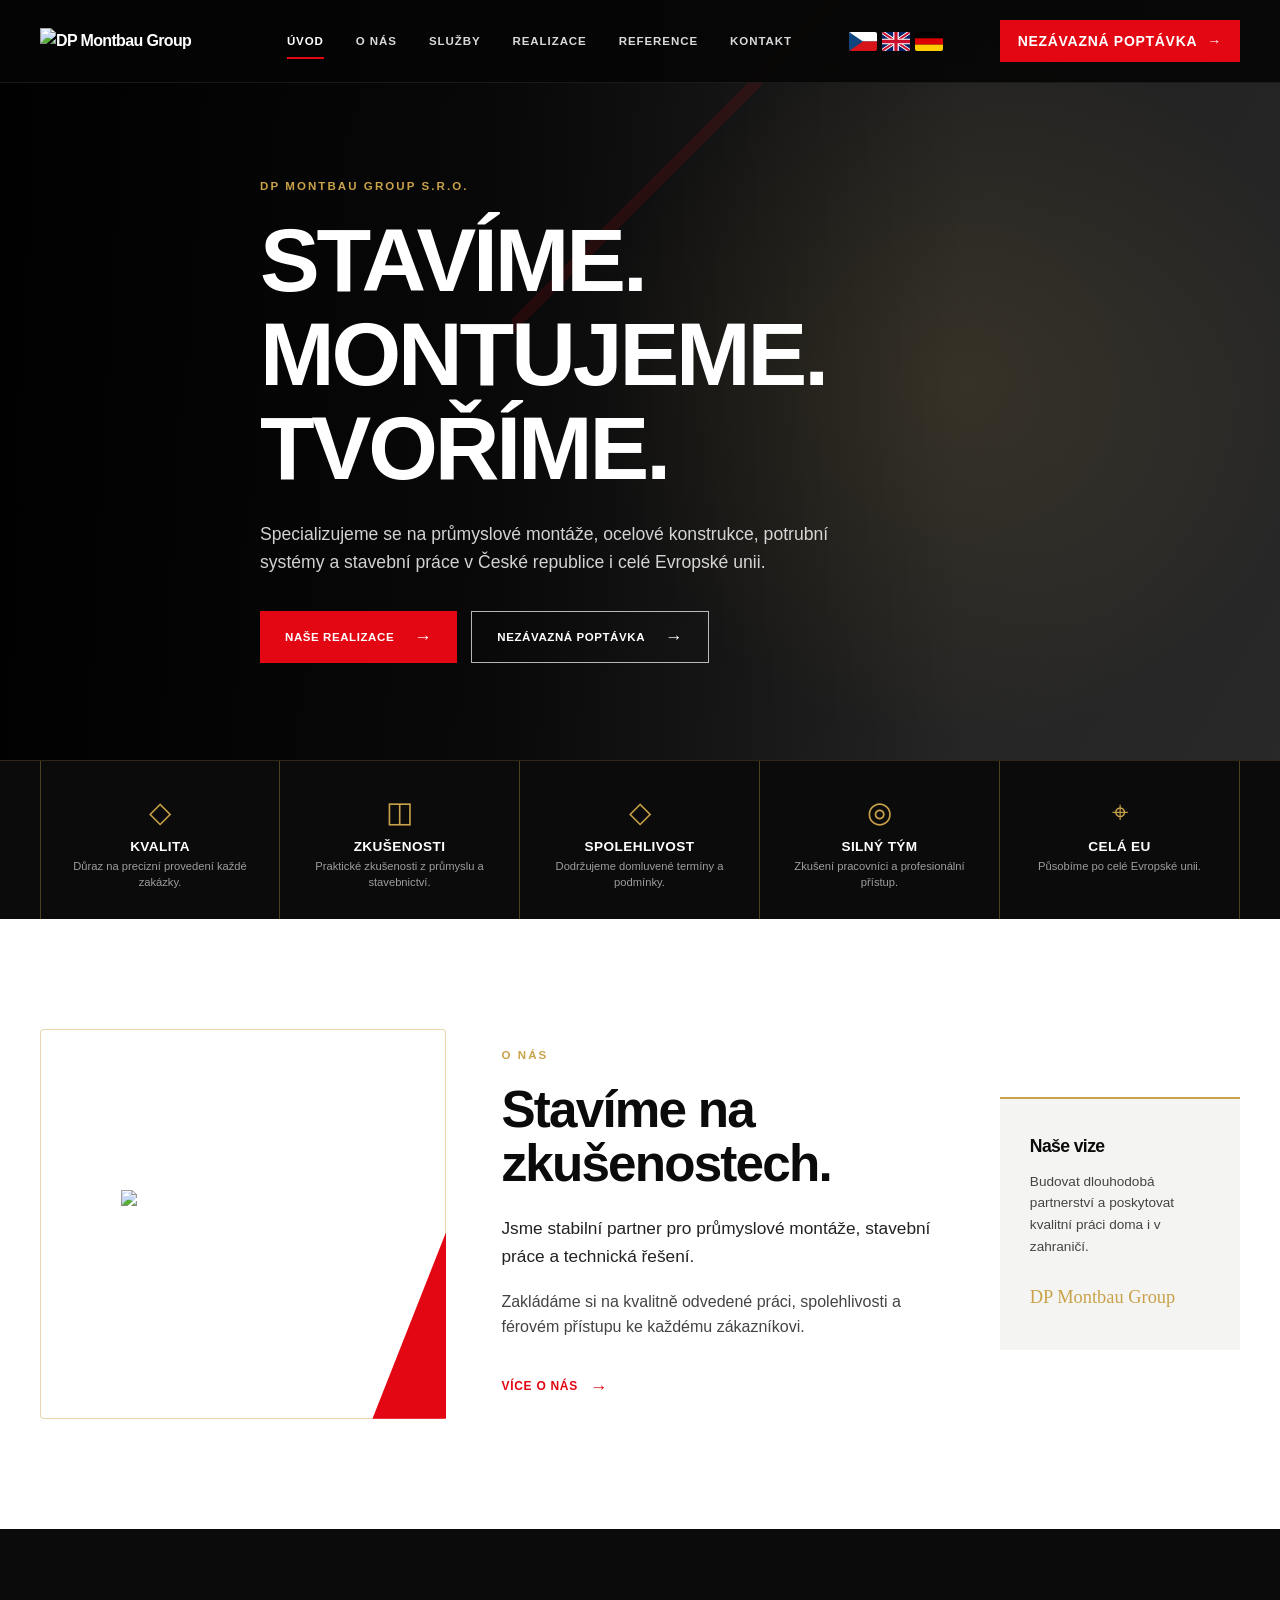
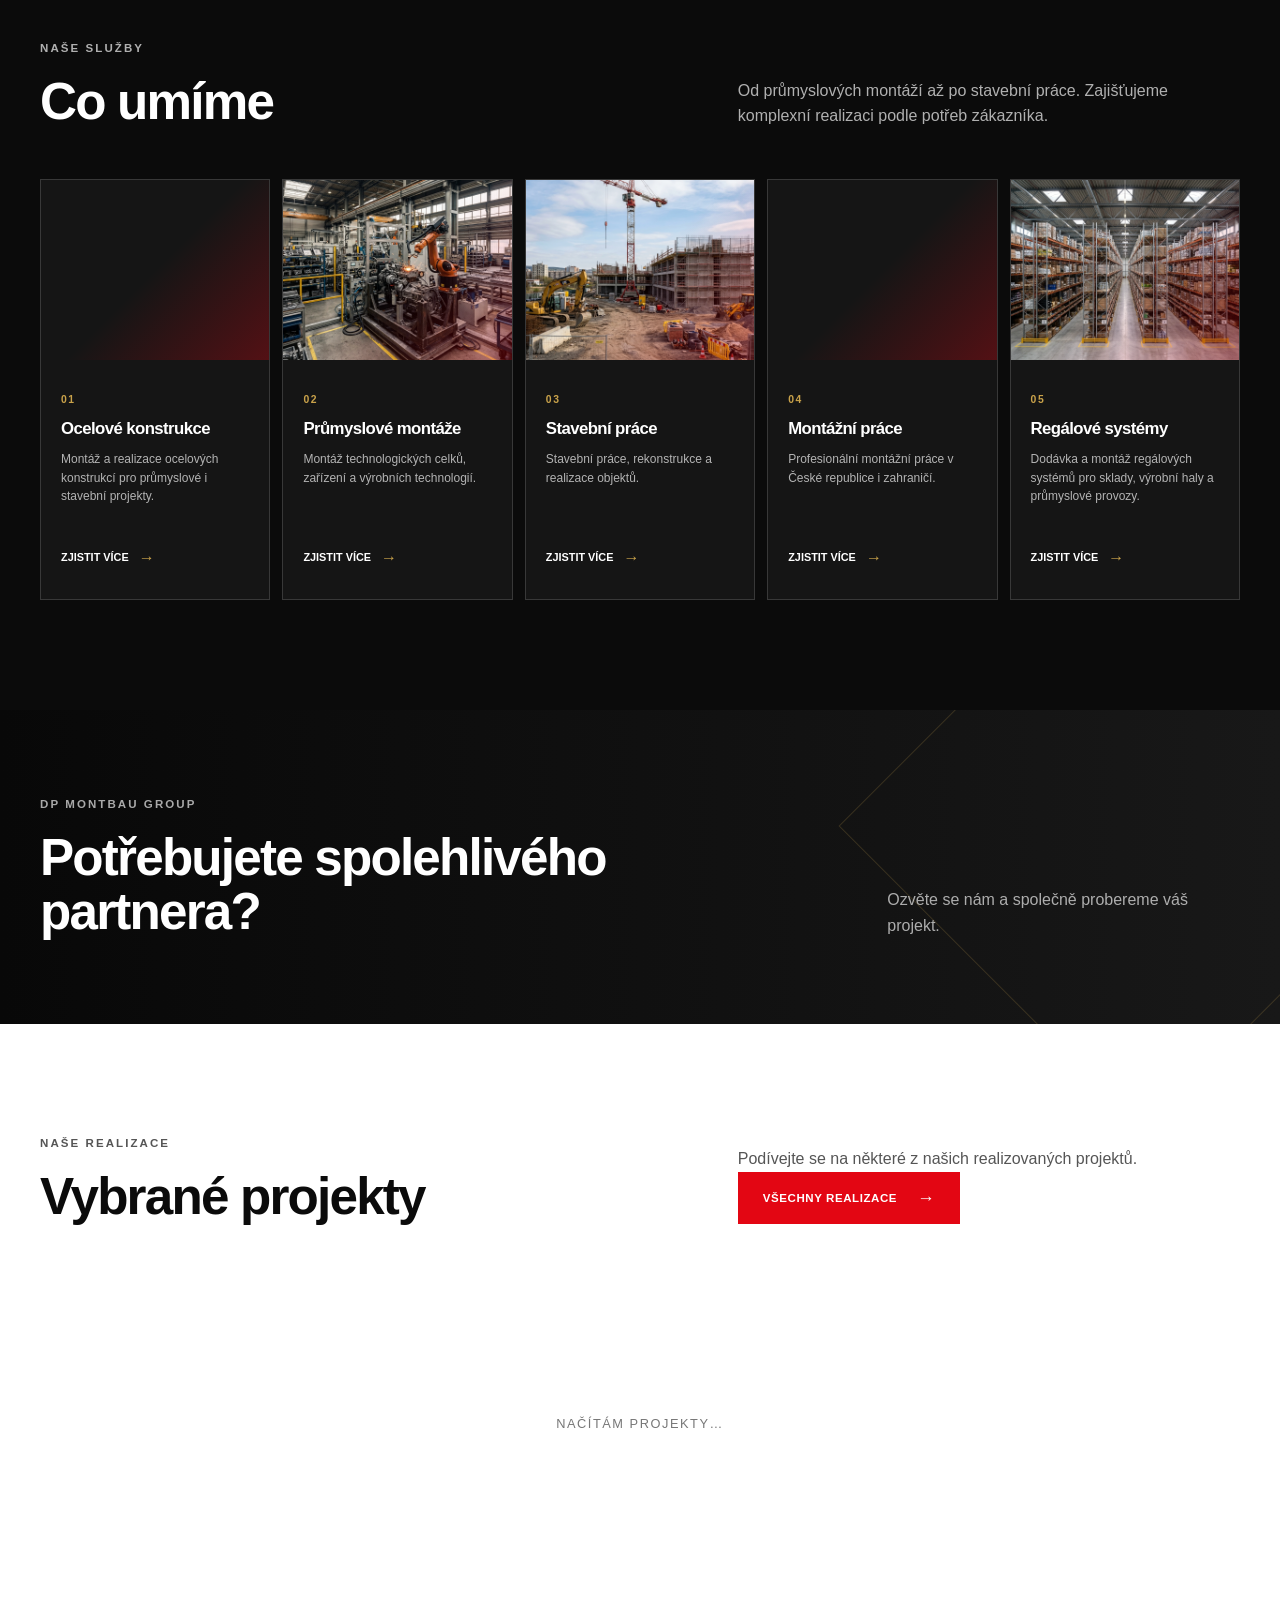
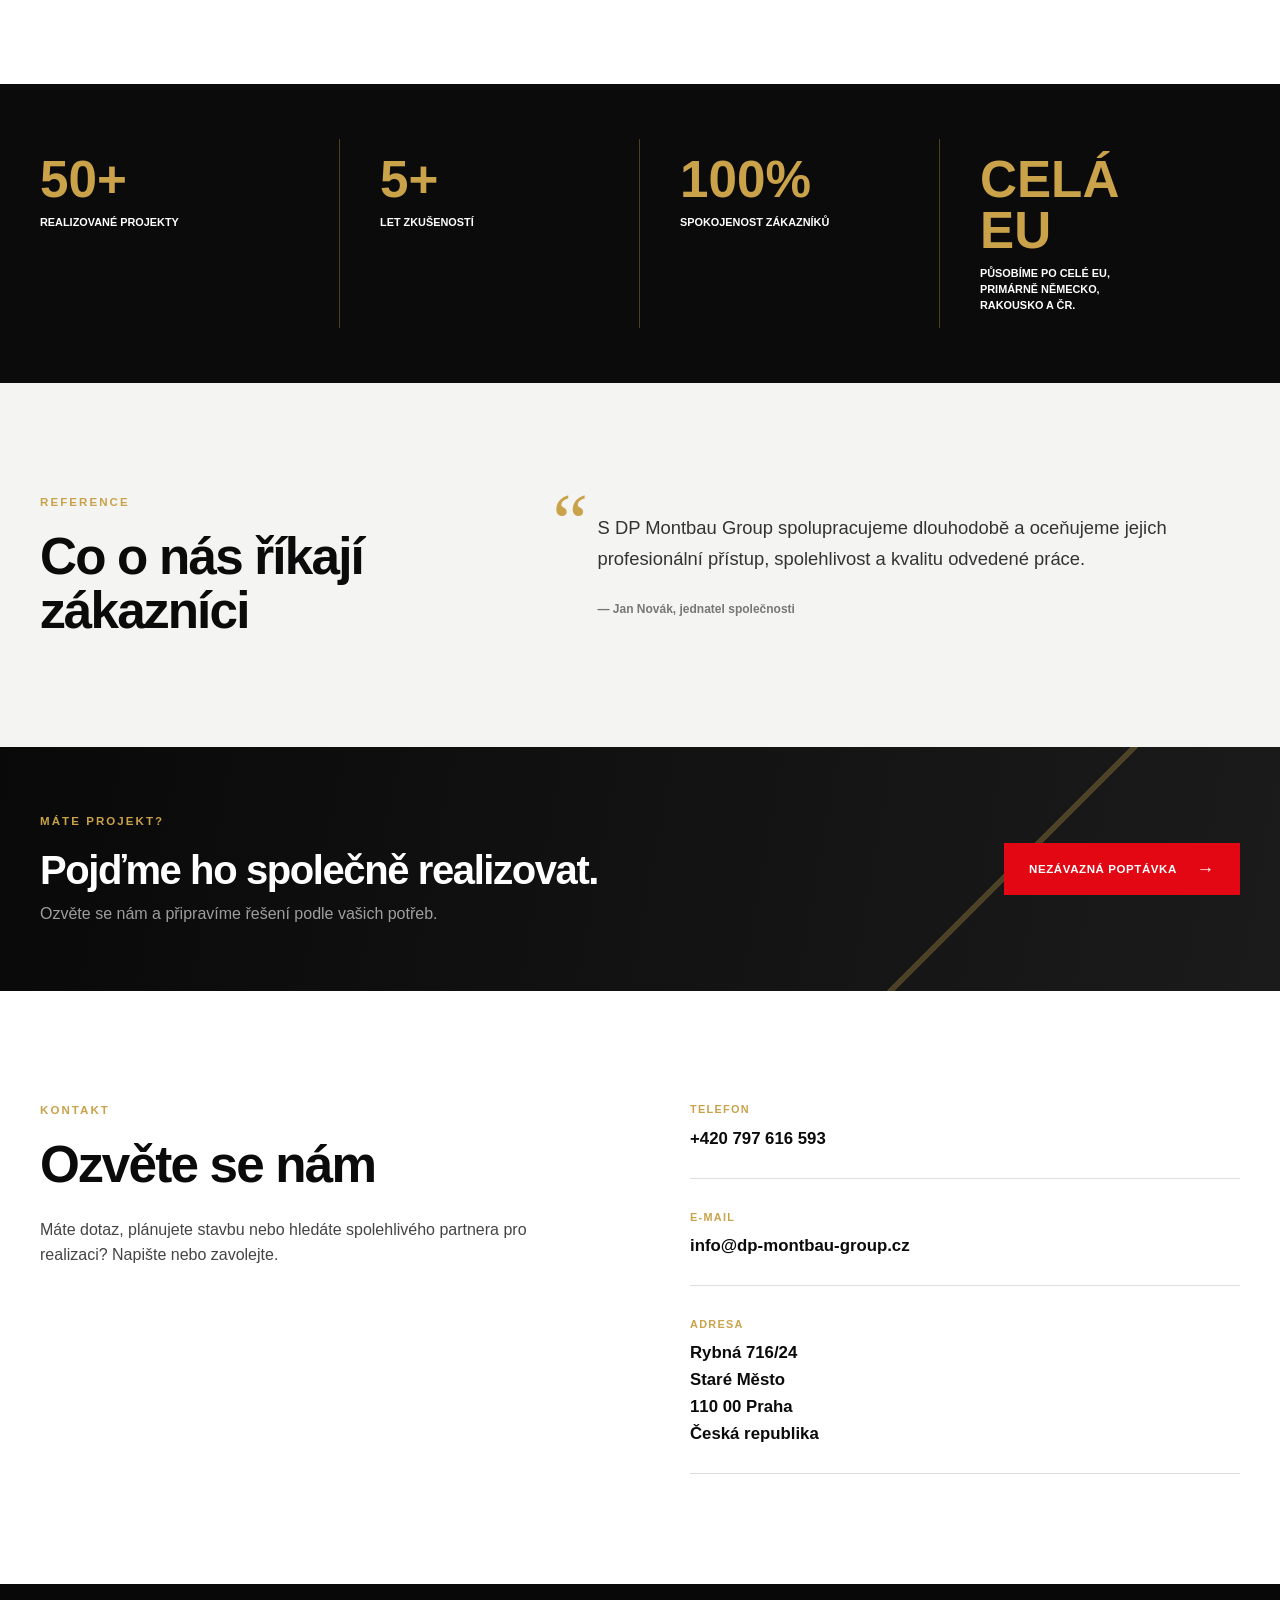
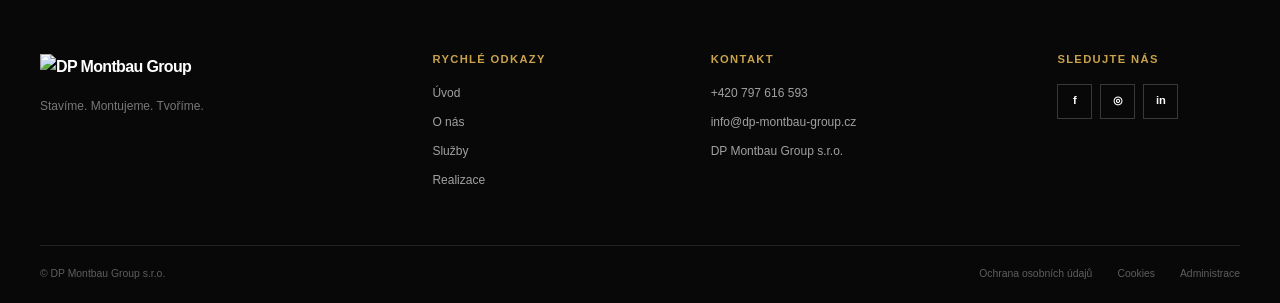
==== commit a1dba61f: "Update service section for racking systems" ====
--- a/index.html
+++ b/index.html
@@ -583,13 +583,13 @@
                         05
                     </span>
 
-                    <h3 data-i18n="serviceRenovation">
-                        Rekonstrukce
+                    <h3 data-i18n="serviceRacking">
+                        Regálové systémy
                     </h3>
 
-                    <p data-i18n="serviceRenovationText">
-                        Modernizace a opravy objektů,
-                        včetně průmyslových areálů.
+                    <p data-i18n="serviceRackingText">
+                        Dodávka a montáž regálových systémů
+                        pro sklady, výrobní haly a průmyslové provozy.
                     </p>
 
                     <a href="#kontakt" data-i18n="learnMore">
@@ -1066,7 +1066,7 @@
 
             <div class="social-links">
 
-                <a href="#" aria-label="Facebook">
+                <a href="https://www.facebook.com/p/DP-Montbau-Group-61570957412105/" aria-label="Facebook">
                     f
                 </a>
 
@@ -1121,4 +1121,4 @@
 <script src="js/featured-projects.js"></script>
 
 </body>
-</html>+</html>
--- a/css/style.css
+++ b/css/style.css
@@ -4865,4 +4865,114 @@
     height: 19px;
     object-fit: cover;
     border-radius: 2px;
-}+}
+
+@media (max-width: 1100px) {
+    .header-cta {
+        display: none !important;
+    }
+}
+
+/* ==================================================
+   FINÁLNÍ OPRAVA MOBILNÍHO HEADERU
+================================================== */
+
+@media (max-width: 760px) {
+
+    .header-inner {
+        min-height: 70px;
+        gap: 10px;
+    }
+
+    .site-header .logo {
+        width: auto;
+        min-width: 0;
+        flex: 1 1 auto;
+    }
+
+    .site-header .logo img {
+        width: 155px;
+        max-width: 155px;
+        height: auto;
+    }
+
+    .language-switcher {
+        flex-shrink: 0;
+        gap: 3px;
+    }
+
+    .language-switcher button {
+        width: 25px;
+        height: 18px;
+    }
+
+    .language-switcher button img {
+        width: 25px;
+        height: 17px;
+    }
+
+    .nav-toggle {
+        flex-shrink: 0;
+        width: 36px;
+        min-width: 36px;
+        padding: 0;
+        margin: 0;
+    }
+
+    .header-cta {
+        display: none !important;
+    }
+}
+
+
+@media (max-width: 430px) {
+
+    .site-header .logo img {
+        width: 140px;
+        max-width: 140px;
+    }
+
+    .language-switcher {
+        gap: 2px;
+    }
+
+    .language-switcher button {
+        width: 23px;
+    }
+
+    .language-switcher button img {
+        width: 23px;
+        height: 16px;
+    }
+
+    .nav-toggle {
+        width: 32px;
+        min-width: 32px;
+    }
+}
+
+.service-image {
+    background-size: cover;
+    background-position: center;
+    background-repeat: no-repeat;
+}
+
+.service-image-1 {
+    background-image: url("../images/ocel.jpg");
+}
+
+.service-image-2 {
+    background-image: url("../images/prumysl.jpg");
+}
+
+.service-image-3 {
+    background-image: url("../images/stavba.jpg");
+}
+
+.service-image-4 {
+    background-image: url("../images/montaz.jpg");
+}
+
+.service-image-5 {
+    background-image: url("../images/regal.jpg");
+}
